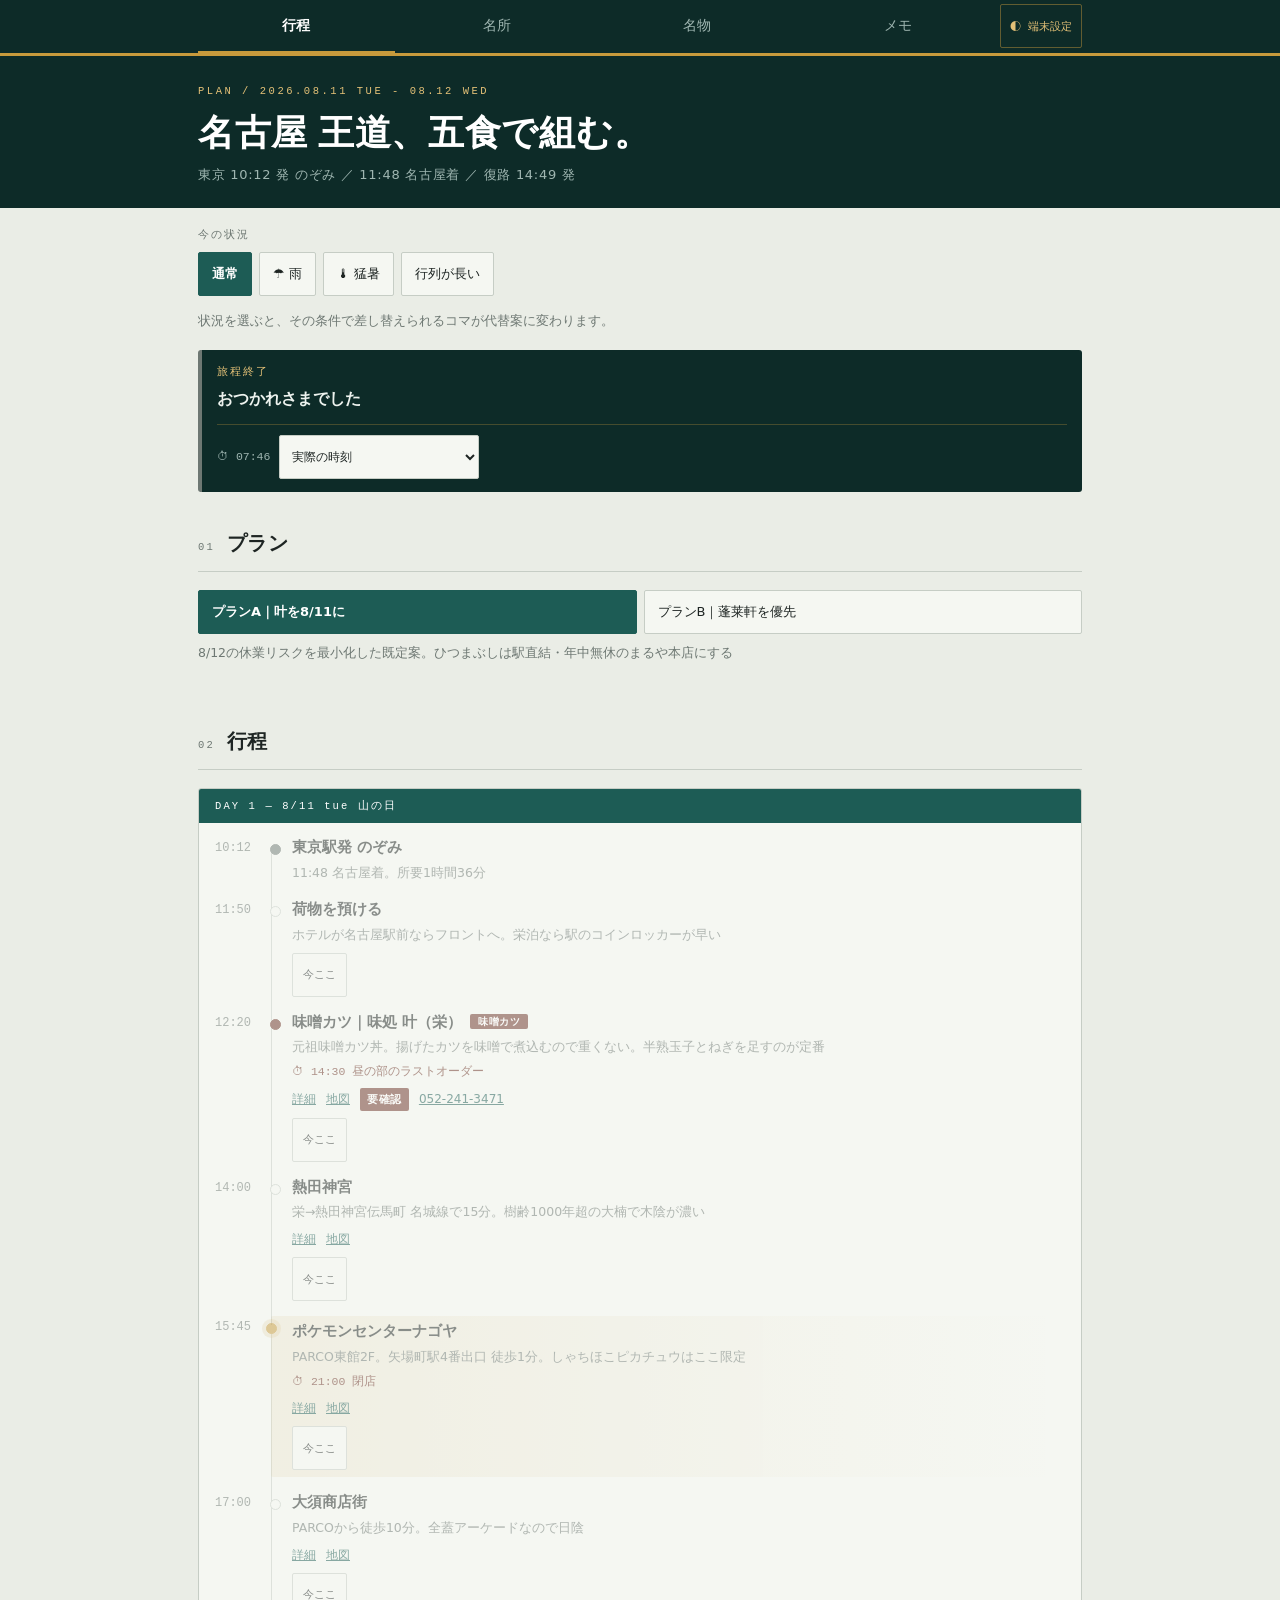
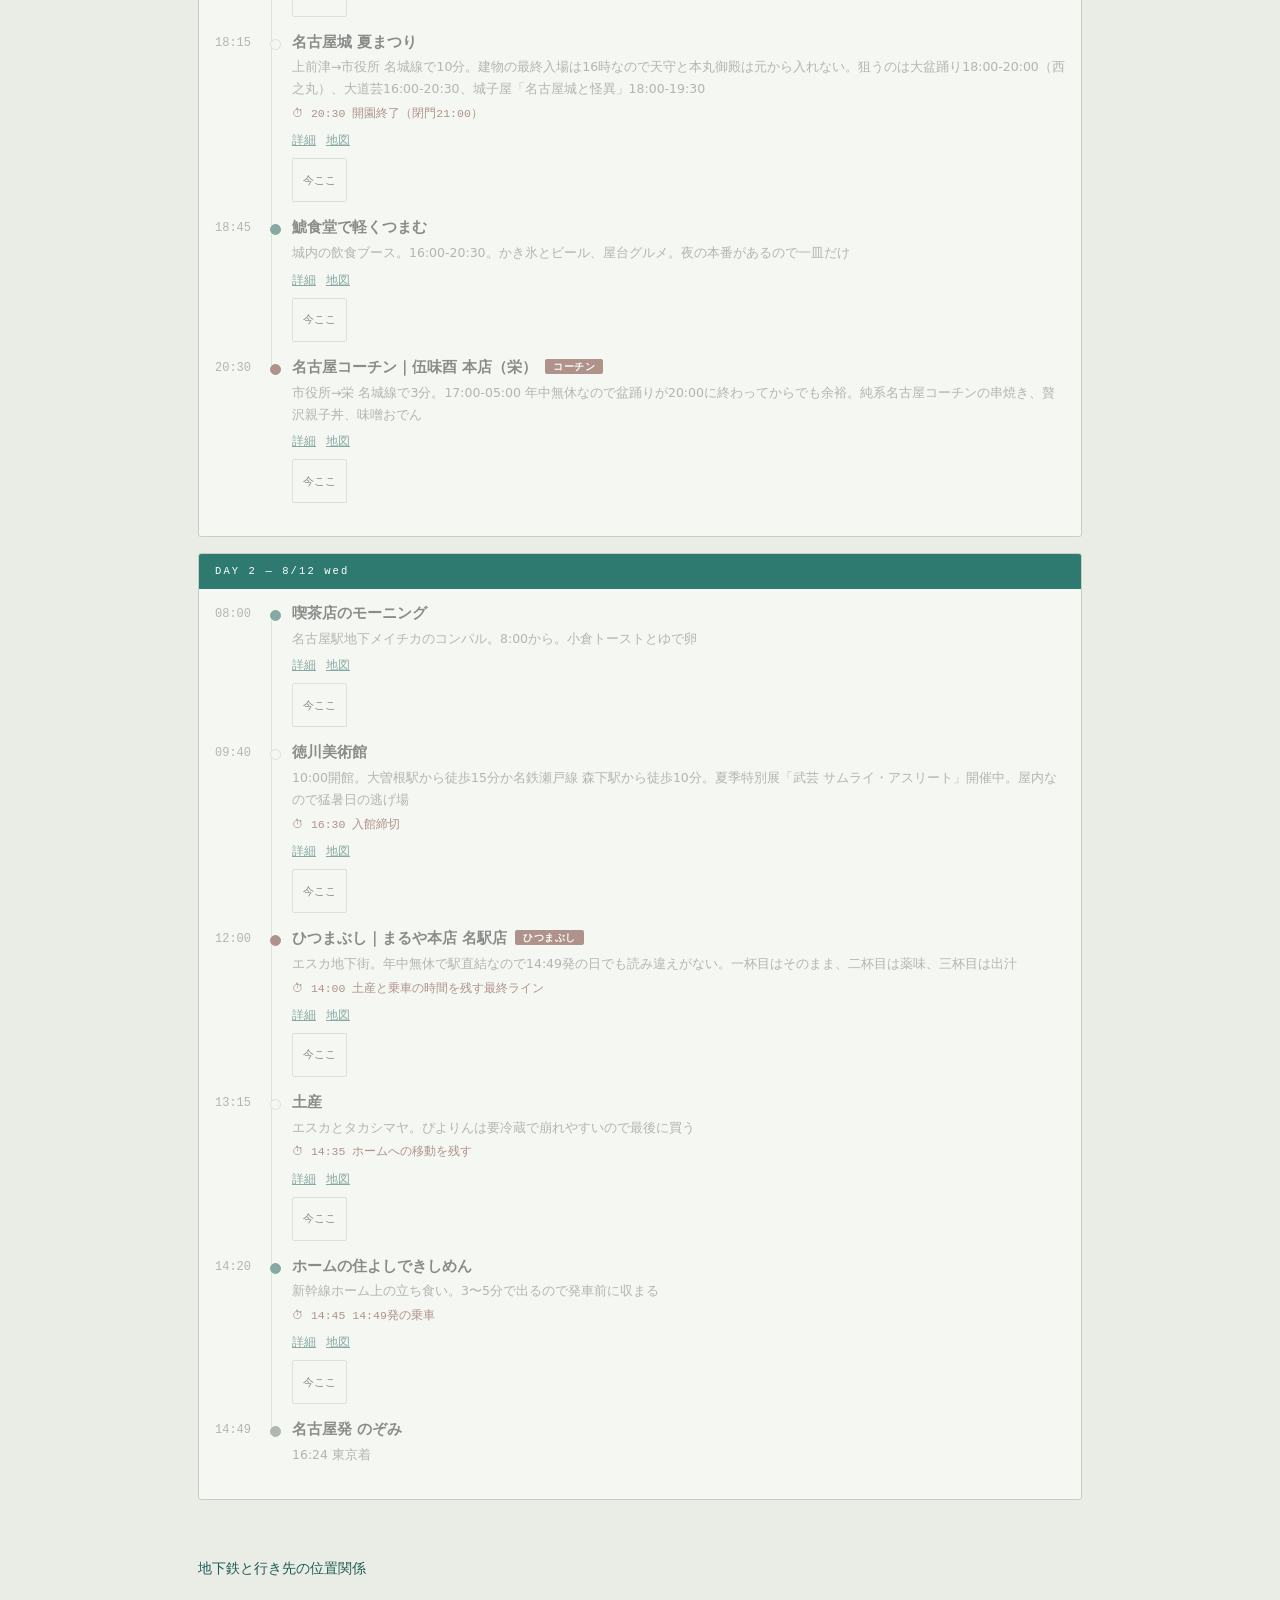
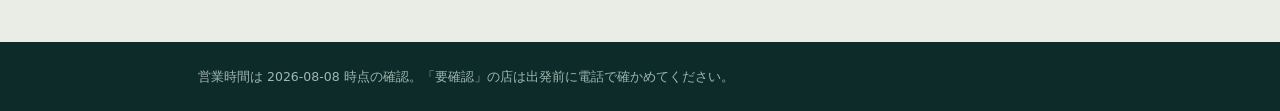
==== index.html @ 274f1412 "feat: 自前SVGの地下鉄マップを追加 地理的な正確さは捨て、路線図としての位置関係を優先した模式図にする。 色は路線のブランドカラーとしてリテラルの16進を使うが、駅名・背景・枠は CSS変数を" ====
<!DOCTYPE html>
<html lang="ja">
<head>
<meta charset="utf-8">
<meta name="viewport" content="width=device-width, initial-scale=1">
<title>行程｜名古屋 王道 2026.8.11-12</title>
<meta name="theme-color" content="#0D2B28">
<link rel="manifest" href="manifest.webmanifest">
<link rel="stylesheet" href="assets/style.css">
</head>
<body>
<header data-nav></header>
<main data-page="itinerary">
  <div class="page-head"><div class="wrap">
    <div class="eyebrow">plan / 2026.08.11 tue - 08.12 wed</div>
    <h1>名古屋 王道、五食で組む。
      <span class="sub">東京 10:12 発 のぞみ ／ 11:48 名古屋着 ／ 復路 14:49 発</span></h1>
  </div></div>
  <div class="wrap" id="itinerary-root"></div>
</main>
<footer><div class="wrap">
  営業時間は 2026-08-08 時点の確認。「要確認」の店は出発前に電話で確かめてください。
</div></footer>
<script src="assets/core.js"></script>
<script src="data/spots.data.js"></script>
<script src="data/trip.data.js"></script>
<script src="assets/subwaymap.js"></script>
<script src="assets/itinerary.js"></script>
<script src="assets/recovery.js"></script>
<script src="assets/situation.js"></script>
<script>NT.mountNav('index.html'); NT.renderItinerary();</script>
</body>
</html>
---- assets/style.css ----
:root{
  --rokusho:#1D5C55; --rokusho-deep:#0D2B28; --rokusho-mid:#2E7A70;
  --kin:#C79A3C; --kin-light:#E4C177; --miso:#6B3226;
  --paper:#EAEDE6; --paper-hi:#F5F7F2; --sumi:#1E2523;
  --gray:#6E7873; --rule:#C6CDC5;
  --bg:var(--paper); --card:var(--paper-hi); --fg:var(--sumi);
  --head-bg:var(--rokusho-deep); --head-fg:#EDF2EE; --head-sub:#9FB6B1;
  --accent:var(--rokusho); --shadow:0 1px 2px rgba(30,37,35,.06);
}
:root:not([data-theme="light"]){
  @media (prefers-color-scheme: dark){
    --bg:#121817; --card:#1A2220; --fg:#E4EAE7;
    --paper-hi:#1A2220; --sumi:#E4EAE7; --gray:#93A19C; --rule:#33403C;
    --rokusho:#4E9C91; --rokusho-mid:#5FAFA3; --kin:#D9B25E; --miso:#B8705C;
    --head-bg:#0B1413; --head-fg:#E4EAE7; --head-sub:#8FA8A3;
    --accent:#5FAFA3; --shadow:none;
  }
}
:root[data-theme="dark"]{
  --bg:#121817; --card:#1A2220; --fg:#E4EAE7;
  --paper-hi:#1A2220; --sumi:#E4EAE7; --gray:#93A19C; --rule:#33403C;
  --rokusho:#4E9C91; --rokusho-mid:#5FAFA3; --kin:#D9B25E; --miso:#B8705C;
  --head-bg:#0B1413; --head-fg:#E4EAE7; --head-sub:#8FA8A3;
  --accent:#5FAFA3; --shadow:none;
}

*{box-sizing:border-box}
/* サイト全体の最小タップ高さ。44px が本プロジェクトの下限。
   button/select/.btn/a.btn を一括で床上げしておき、後から追加される
   ボタン類も個別指定なしにこの下限を自動的に継承する。より詳細度の高い
   個別ルール（.btn.vis など）で意図的に小さくする場合は、そのルール側で
   必ず min-height:44px を明示すること（見た目は詰めても構わないが、
   タップ領域は詰めない）。 */
button,select,.btn,a.btn{min-height:44px}
html{-webkit-text-size-adjust:100%}
body{margin:0;background:var(--bg);color:var(--fg);
  font-family:"Zen Kaku Gothic New",system-ui,-apple-system,sans-serif;
  font-size:15px;line-height:1.75;overflow-x:hidden}
h1,h2,h3{font-family:"Shippori Mincho B1",serif;font-weight:700;letter-spacing:.02em;margin:0}
a{color:var(--accent)}
.wrap{max-width:920px;margin:0 auto;padding:0 18px}
.mono{font-family:"Space Mono",ui-monospace,monospace}

header[data-nav]{background:var(--head-bg);color:var(--head-fg);
  border-bottom:3px solid var(--kin);position:sticky;top:0;z-index:20}
.nav{max-width:920px;margin:0 auto;padding:0 18px;display:flex;align-items:center;gap:4px}
.nav a{flex:1;text-align:center;padding:13px 4px;color:var(--head-sub);
  text-decoration:none;font-size:14px;font-weight:500;
  border-bottom:2px solid transparent;min-height:44px}
.nav a.on{color:#fff;border-bottom-color:var(--kin);font-weight:700}
.theme-toggle{background:none;border:1px solid rgba(199,154,60,.45);color:var(--kin-light);
  font-size:11px;padding:7px 9px;border-radius:2px;cursor:pointer;
  font-family:"Space Mono",ui-monospace,monospace;white-space:nowrap;min-height:44px}

.page-head{background:var(--head-bg);color:var(--head-fg);padding:26px 0 24px}
.page-head .eyebrow{font-family:"Space Mono",ui-monospace,monospace;font-size:10.5px;
  letter-spacing:.24em;color:var(--kin-light);text-transform:uppercase;margin-bottom:10px}
.page-head h1{font-size:clamp(23px,6vw,36px);line-height:1.3;color:#fff}
.page-head .sub{display:block;font-size:13px;font-weight:400;color:var(--head-sub);margin-top:10px;
  font-family:"Zen Kaku Gothic New",system-ui,sans-serif}

section{padding:30px 0}
.sec-head{display:flex;align-items:baseline;gap:12px;margin-bottom:18px;
  border-bottom:1px solid var(--rule);padding-bottom:10px}
.sec-head h2{font-size:20px}
.sec-head .no{font-family:"Space Mono",ui-monospace,monospace;font-size:10.5px;
  letter-spacing:.2em;color:var(--gray)}

.card{background:var(--card);border:1px solid var(--rule);border-radius:3px;
  padding:15px 17px;margin-bottom:12px;box-shadow:var(--shadow)}
.badge{display:inline-block;font-size:10.5px;letter-spacing:.06em;font-weight:700;
  padding:2px 7px;border-radius:2px;vertical-align:1px;white-space:nowrap}
.badge.indoor{background:var(--rokusho);color:#fff}
.badge.shade{background:var(--rokusho-mid);color:#fff}
.badge.warn{background:var(--miso);color:#fff}
.badge.kin{background:var(--kin);color:#231A08}
.notice{font-size:12.5px;color:var(--gray);margin:8px 0 0}
.notice.warn{color:var(--miso);font-weight:500}

.btnrow{display:flex;flex-wrap:wrap;gap:7px;margin-bottom:14px}
.btn{background:var(--card);border:1px solid var(--rule);color:var(--fg);
  font-size:13px;padding:9px 13px;border-radius:2px;cursor:pointer;min-height:44px;
  font-family:inherit}
.btn.on{background:var(--rokusho);border-color:var(--rokusho);color:#fff;font-weight:700}
.btn:disabled{opacity:.5;cursor:default}

.table-scroll{overflow-x:auto;-webkit-overflow-scrolling:touch;
  border:1px solid var(--rule);border-radius:3px;background:var(--card)}
table{border-collapse:collapse;width:100%;min-width:560px;font-size:13px}
th,td{padding:11px 13px;text-align:left;border-bottom:1px solid var(--rule);vertical-align:top}
thead th{background:var(--rokusho-deep);color:#fff;
  font-family:"Shippori Mincho B1",serif;font-size:13.5px;position:sticky;top:0}
tbody th{font-weight:700;font-size:13px;white-space:nowrap;background:var(--paper-hi);
  position:sticky;left:0;z-index:1}

footer{background:var(--head-bg);color:var(--head-sub);padding:24px 0;font-size:12.5px;margin-top:20px}

@media (prefers-reduced-motion:no-preference){
  .card{animation:rise .35s ease both}
  @keyframes rise{from{opacity:0;transform:translateY(8px)}to{opacity:1;transform:none}}
}

.plan-switch-row{display:flex;flex-wrap:wrap;gap:7px;margin-bottom:8px}
.plan-switch-row .btn{flex:1 1 220px;text-align:left}

.day{background:var(--card);border:1px solid var(--rule);border-radius:3px;
  overflow:hidden;margin-bottom:16px}
.daybar{font-size:10.5px;letter-spacing:.2em;color:#fff;background:var(--rokusho);padding:8px 16px}
.daybar.d2{background:var(--rokusho-mid)}
.tl{list-style:none;margin:0;padding:14px 16px 18px}
.tl-item{display:grid;grid-template-columns:50px 1fr;gap:10px;position:relative;padding:0 0 15px}
.tl-item::before{content:"";position:absolute;left:56px;top:9px;width:1px;height:100%;background:var(--rule)}
.tl-item:last-child::before{display:none}
.tl-time{font-size:12px;color:var(--gray);padding-top:1px}
.tl-body{position:relative;padding-left:17px}
.tl-body::before{content:"";position:absolute;left:-5px;top:7px;width:9px;height:9px;
  border-radius:50%;background:var(--card);border:1.5px solid var(--rule);z-index:1}
.tl-body strong{display:block;font-size:14.5px;line-height:1.5}
.tl-note{display:block;font-size:12.5px;color:var(--gray);margin-top:3px}
.tl-deadline{display:block;font-size:11.5px;color:var(--miso);margin-top:4px}
.tl-links{display:flex;flex-wrap:wrap;gap:10px;align-items:center;margin-top:6px;font-size:12px}
.hero-tag{font-family:"Zen Kaku Gothic New",system-ui,sans-serif;font-size:10px;
  letter-spacing:.06em;color:#fff;background:var(--miso);padding:2px 8px;border-radius:2px;
  margin-left:8px;vertical-align:2px;font-weight:700;white-space:nowrap}
.k-meal .tl-body::before{background:var(--rokusho);border-color:var(--rokusho)}
.k-hero .tl-body::before{background:var(--miso);border-color:var(--miso)}
.k-move .tl-body::before{background:var(--gray);border-color:var(--gray)}
.k-poke .tl-body::before{background:var(--kin);border-color:var(--kin);
  box-shadow:0 0 0 4px rgba(199,154,60,.22)}
.k-poke .tl-body{background:linear-gradient(90deg,rgba(199,154,60,.16),rgba(199,154,60,0));
  margin-left:-4px;padding:5px 8px 7px 21px;border-radius:2px}

.now-bar{background:var(--head-bg);color:var(--head-fg);border-left:4px solid var(--gray);
  border-radius:3px;padding:13px 15px;margin:18px 0 4px}
.now-bar.active{border-left-color:var(--kin)}
.now-label{font-size:10.5px;letter-spacing:.2em;color:var(--kin-light)}
.now-title{font-size:16px;font-weight:700;margin-top:4px;font-family:"Shippori Mincho B1",serif}
.now-sub{font-size:12.5px;color:var(--head-sub);margin-top:4px}
.now-jump{display:inline-block;font-size:12px;margin-top:8px;color:var(--kin-light)}
.clock-bar{display:flex;align-items:center;gap:9px;margin-top:11px;
  padding-top:10px;border-top:1px solid rgba(199,154,60,.3);font-size:11.5px;color:var(--head-sub)}
.clock-bar select{max-width:200px;font-size:12px;padding:6px 8px}
.tl-item.is-now .tl-body{outline:2px solid var(--kin);outline-offset:3px;border-radius:2px}
.tl-item.is-now .tl-body strong{color:var(--kin)}
.tl-item.is-past{opacity:.5}

.rec{background:var(--card);border:1px solid var(--miso);border-left:4px solid var(--miso);
  border-radius:3px;padding:13px 15px;margin:10px 0 4px}
.rec-head{font-weight:700;color:var(--miso);font-size:14px}
.rec-line{margin:7px 0 0;font-size:12.5px;color:var(--fg)}
.rec-line.ok{color:var(--rokusho);font-weight:700}
.rec-line.ng{color:var(--miso);font-weight:700}
.rec-cuts{margin:6px 0 0;padding-left:20px;font-size:12.5px}
.rec-cuts li{margin:2px 0}
.rec .btn{margin-top:11px;font-size:12px;padding:7px 11px;min-height:44px}
.btn.here{font-size:11px;padding:5px 10px;min-height:44px;margin-top:7px;
  display:inline-flex;align-items:center}

.rec-hint{margin:8px 2px 4px;font-size:11.5px;color:var(--gray)}

.sit{margin:18px 0 0}
.sit-label{font-size:11px;letter-spacing:.18em;color:var(--gray);margin-bottom:7px;
  font-family:"Space Mono",ui-monospace,monospace}
.tl-item.has-alt .tl-body{background:rgba(107,50,38,.07);margin-left:-4px;
  padding:6px 9px 8px 21px;border-radius:2px}
.tl-item.has-alt .tl-body::before{background:var(--miso);border-color:var(--miso)}
.alt-tag{font-family:"Zen Kaku Gothic New",system-ui,sans-serif;font-size:10px;
  color:#fff;background:var(--rokusho-mid);padding:2px 7px;border-radius:2px;
  margin-left:8px;vertical-align:2px;font-weight:700}
.tl-orig{display:block;font-size:11.5px;color:var(--gray);margin-top:5px;text-decoration:line-through}

/* カード = <details>。折りたたみ既定。summary が選ぶための材料、
   残りは開いたときだけの .spot-body-wrap に入る */
.card.spot{padding:0;margin-bottom:9px}
.spot > summary{cursor:pointer;padding:12px 17px;list-style:none;
  -webkit-tap-highlight-color:transparent}
.spot > summary::-webkit-details-marker{display:none}
.spot > summary::marker{content:''}
.spot-head{display:flex;align-items:center;gap:7px}
.spot-head .chev{flex:none;font-size:11px;line-height:1.55;color:var(--accent);
  transition:transform .15s ease}
.spot-head .chev::before{content:'▸'}
.spot[open] .chev{transform:rotate(90deg)}
.spot-head h3{flex:1;min-width:0;font-size:15.5px;line-height:1.35}
.spot-head h3 .badge{margin-left:6px}
.btn.vis{font-size:11px;padding:5px 9px;min-height:44px;white-space:nowrap;flex:none;
  display:inline-flex;align-items:center}
.spot.visited{border-left:4px solid var(--rokusho)}
.spot-summeta{display:flex;flex-wrap:wrap;gap:1px 0;margin:4px 0 0 18px;
  font-size:10.5px;line-height:1.4;color:var(--gray)}
.spot-summeta span{min-width:0}
.spot-summeta .sm-area{white-space:nowrap}
.spot-summeta span:not(:first-child)::before{content:'・ ';color:var(--rule)}
.spot-summeta .sm-dist{color:var(--accent);font-weight:700}
.spot-body-wrap{padding:0 17px 15px;border-top:1px solid var(--rule)}
.spot-body-wrap .spot-body{padding-top:2px}
.spot-meta{display:grid;grid-template-columns:52px 1fr;gap:2px 10px;margin:11px 0 0;font-size:12.5px}
.spot-meta dt{color:var(--gray)}
.spot-meta dd{margin:0}
.spot-body h4{font-family:"Shippori Mincho B1",serif;font-size:13px;color:var(--accent);
  margin:14px 0 4px}
.triv{margin:0;padding-left:19px;font-size:13px}
.triv li{margin:3px 0}
.triv.tips li{color:var(--miso)}

/* 名物カード = <details>。spot カードと同じ折りたたみパターンを踏襲する */
section.tight{padding-top:0}
.card.food{padding:0;margin-bottom:9px}
.food > summary{cursor:pointer;padding:12px 17px;list-style:none;
  -webkit-tap-highlight-color:transparent}
.food > summary::-webkit-details-marker{display:none}
.food > summary::marker{content:''}
.food[open] .chev{transform:rotate(90deg)}
.sm-cat{white-space:nowrap}
.food-price{font-size:11.5px;color:var(--gray);white-space:nowrap;flex:none}
.food-body h4{font-family:"Shippori Mincho B1",serif;font-size:13px;color:var(--accent);
  margin:14px 0 4px}
.food-what{margin:9px 0 0;font-size:13.5px;font-weight:500}
.food-why{margin:0;font-size:13px;color:var(--fg)}
.where{margin:0;padding-left:0;list-style:none;font-size:13px}
.where li{padding:8px 0;border-top:1px dotted var(--rule)}
.where li:first-child{border-top:none}
.where-meta{font-size:12px;color:var(--gray)}
.where-note{display:block;font-size:12px;color:var(--gray);margin-top:2px}

/* 制覇状況（Task 10）: 2つのリング + 五食一覧 + 全消去 */
.rings{display:flex;gap:22px;align-items:center;justify-content:center;margin-bottom:6px}
.ring-box{text-align:center}
.ring{width:72px;height:72px;display:block;margin:0 auto}
.ring-label{font-size:11px;color:var(--gray)}
.slots{list-style:none;margin:12px 0 16px;padding:0;font-size:13px}
.slots li{display:grid;grid-template-columns:64px 1fr 20px;gap:9px;align-items:baseline;
  padding:7px 0;border-top:1px dotted var(--rule)}
.slots li.done{color:var(--rokusho)}
.slot-when{font-size:11px;color:var(--gray)}
.slot-mark{color:var(--rokusho);font-weight:700;text-align:right}

/* 食べたトグル。spot-head の右端、chevron・名前と同じ行に収める。
   .btn.vis（spotlist.js の訪問済トグル）と同じ縮小パターンだが、
   min-height:44px は個別に明示して床上げを保つ */
.btn.eat{font-size:11px;padding:5px 9px;min-height:44px;white-space:nowrap;flex:none;
  display:inline-flex;align-items:center}
.food-price{font-size:11.5px;color:var(--gray);white-space:nowrap}

/* カードごとの記録欄（写真・メモ）。開いたときだけ触る操作なので本文側 */
.rec-box{display:flex;flex-wrap:wrap;gap:8px;align-items:center;
  margin-top:13px;padding-top:11px;border-top:1px solid var(--rule)}
.rec-file{display:none}
.rec-file-label{cursor:pointer;font-size:12.5px}
.rec-memo{flex:1 1 150px;min-width:120px;font-size:13px;padding:9px 10px;min-height:44px;
  background:var(--bg);color:var(--fg);border:1px solid var(--rule);border-radius:2px;
  font-family:inherit}
.rec-photo{width:100%;max-width:280px;border-radius:3px;margin-top:2px;display:block}

/* 土産の買い物リスト（Task 12）: カード = <details>。spot/food と同じ折りたたみ
   パターンだが、締切バッジ・数量・宛先・買った ボタンはすべて summary に置き、
   畳んだままでも操作できるようにする（駅で残り時間が少ないときの主用途に合わせた
   判断）。where/caution の説明文だけが開いたときの本文側。
   .om-qty/.om-who/.om-row .btn は min-height を明示しない（あるいは 44px を明示）。
   button,select,.btn には行頭の全体ルールで min-height:44px が効くため、ここで
   小さい値を上書きするとタップ領域が規定未満になる。 */
.card.om{padding:0;margin-bottom:9px}
.om > summary{cursor:pointer;padding:12px 17px;list-style:none;
  -webkit-tap-highlight-color:transparent}
.om > summary::-webkit-details-marker{display:none}
.om > summary::marker{content:''}
.om[open] .chev{transform:rotate(90deg)}
.om.done{opacity:.62;border-left:4px solid var(--rokusho)}
.om-row{display:flex;flex-wrap:wrap;gap:7px;align-items:center;margin-top:10px}
.om-dl{font-size:11px;color:var(--miso);white-space:nowrap;display:inline-flex;align-items:center}
.om-qty{width:64px;font-size:13px;padding:8px;min-height:44px;
  background:var(--bg);color:var(--fg);border:1px solid var(--rule);border-radius:2px;font-family:inherit}
.om-who{flex:1 1 110px;min-width:90px;font-size:13px;padding:8px 10px;min-height:44px;
  background:var(--bg);color:var(--fg);border:1px solid var(--rule);border-radius:2px;font-family:inherit}
.om-row .btn{font-size:11.5px;padding:6px 11px}

/* 実用メモページ: 営業判定マーク・電話番号 */
.mk{text-align:center;font-weight:700;white-space:nowrap}
.mk-ok{color:var(--rokusho)}
.mk-ng{color:var(--miso)}
.mk-q{color:var(--kin);font-size:11.5px}
.tel-line{display:block;font-size:11.5px;font-weight:400;margin-top:2px}
.tel-line a{white-space:nowrap}

/* 地下鉄マップ（Task 13）。.submap-wrap だけを overflow-x:auto にして、
   幅375pxの端末でも地図だけが横スクロールしページ本体は動かないようにする。
   色は路線のブランドカラーとしてリテラルの16進を使うが、駅名・背景・枠は
   CSS変数（--fg/--bg/--card/--kin）を参照するので夜モードでも読める。 */
.submap-wrap{background:var(--card);border:1px solid var(--rule);border-radius:3px;
  padding:12px;overflow-x:auto;-webkit-overflow-scrolling:touch}
.submap{width:100%;min-width:520px;height:auto;display:block}
.submap .pin{cursor:pointer}
/* ホバー・フォーカスで色を変えるのは見た目のピル（.pin-rect）だけ。
   タップ領域を広げるための透明な当たり判定（.pin-hit）まで塗ってしまうと
   ピンの周りに大きな塗り矩形が見えてしまうため、明示的に対象を分ける */
.submap .pin:hover .pin-rect,.submap .pin:focus .pin-rect{fill:var(--kin);stroke:var(--kin)}
.submap .pin:focus{outline:2px solid var(--accent);outline-offset:2px}
.submap-legend{display:flex;flex-wrap:wrap;gap:12px;margin-top:9px;font-size:11.5px;color:var(--gray)}
.submap-legend .lg{display:flex;align-items:center;gap:5px}
.submap-legend i{width:14px;height:4px;border-radius:2px;display:inline-block}
.map-det summary{cursor:pointer;font-size:13.5px;padding:11px 0;color:var(--accent);font-weight:500;
  min-height:44px;display:flex;align-items:center}
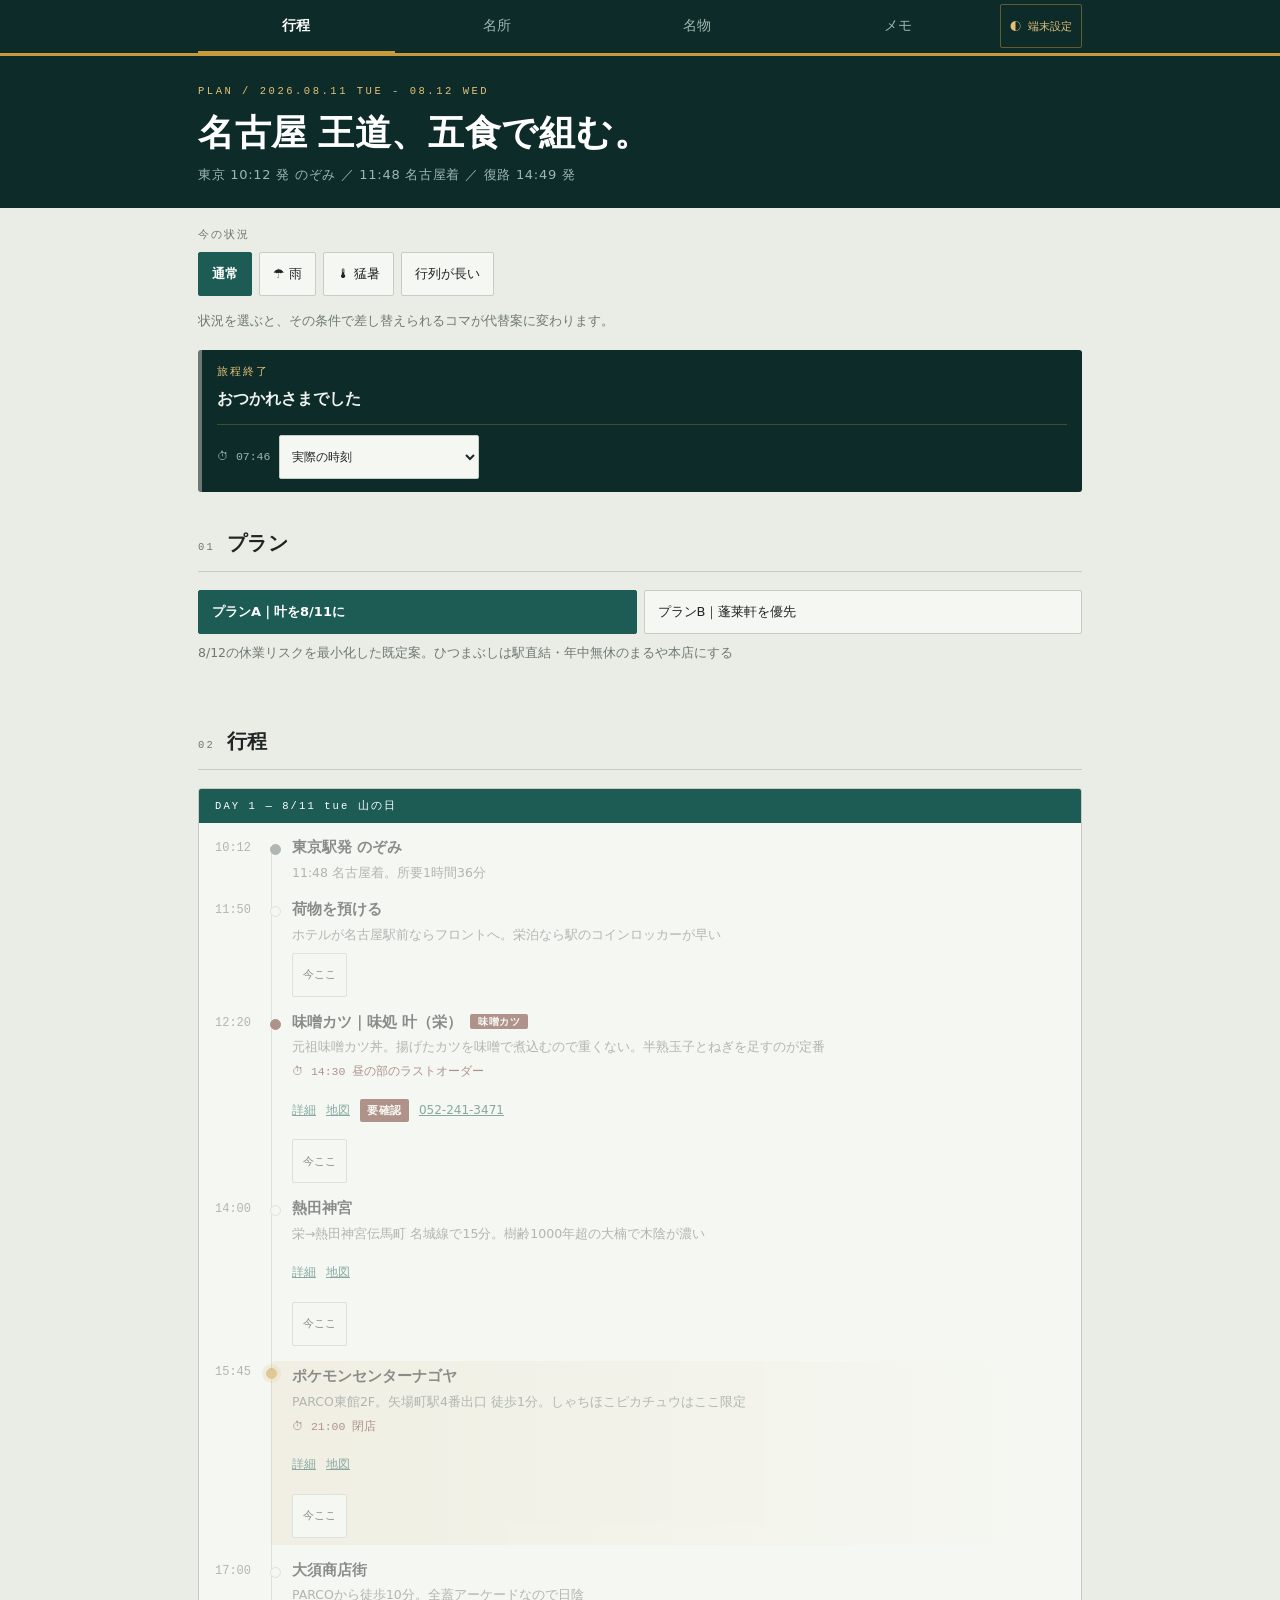
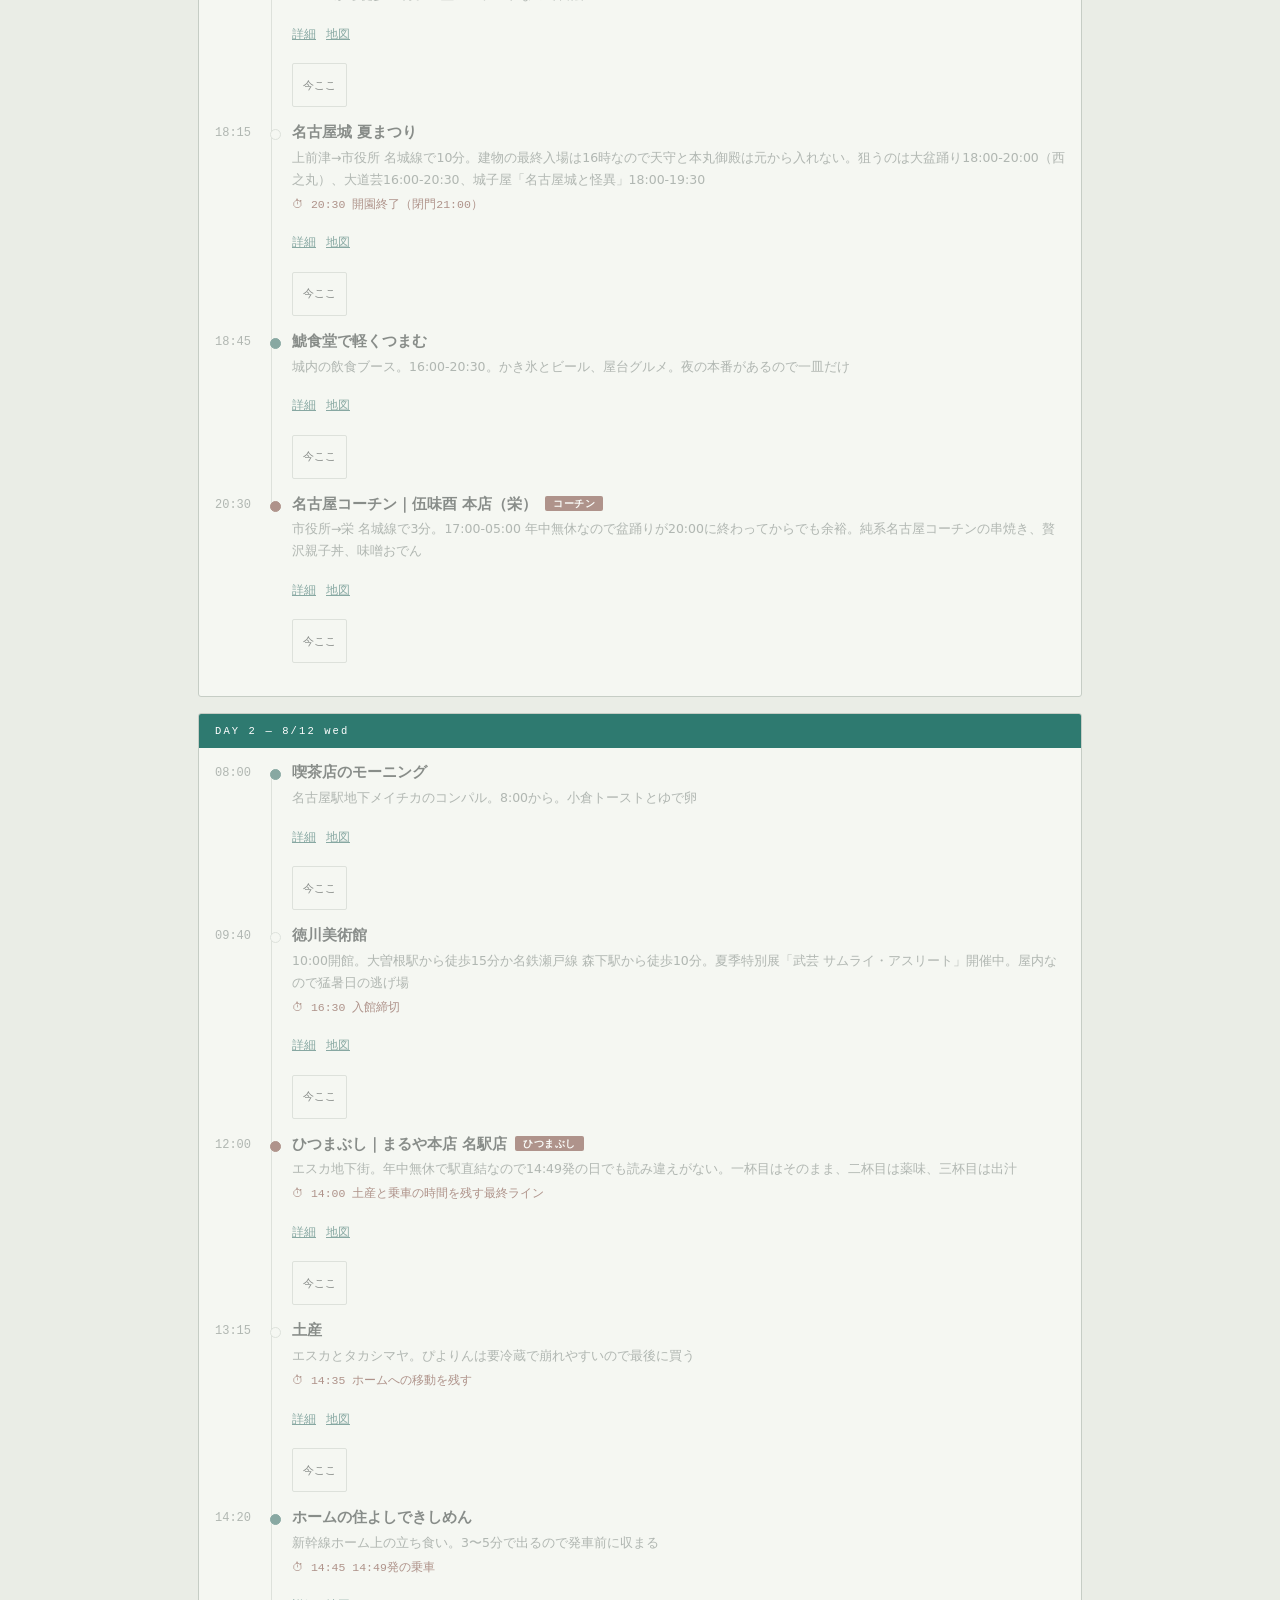
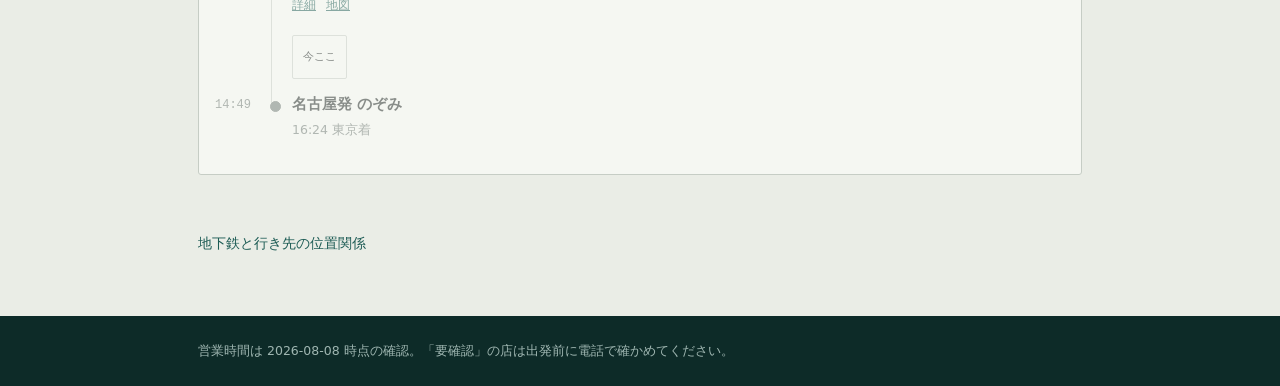
==== commit 05ac9a96: "fix: 通し確認で見つかった不具合を修正（sw.js フォールバック・印刷地下鉄マップ・favicon・タップ領域） - sw.js: オフライン時のフォールバックをナビゲーションだけに限定。   " ====
--- a/index.html
+++ b/index.html
@@ -6,6 +6,7 @@
 <title>行程｜名古屋 王道 2026.8.11-12</title>
 <meta name="theme-color" content="#0D2B28">
 <link rel="manifest" href="manifest.webmanifest">
+<link rel="icon" href="assets/icon.svg" type="image/svg+xml">
 <link rel="stylesheet" href="assets/style.css">
 </head>
 <body>
@@ -28,6 +29,16 @@
 <script src="assets/itinerary.js"></script>
 <script src="assets/recovery.js"></script>
 <script src="assets/situation.js"></script>
-<script>NT.mountNav('index.html'); NT.renderItinerary();</script>
+<script src="assets/swipe.js"></script>
+<script>
+  NT.mountNav('index.html');
+  NT.renderItinerary();
+  NT.initSwipe('index.html');
+</script>
+<script>
+  if ('serviceWorker' in navigator && location.protocol.indexOf('http') === 0) {
+    navigator.serviceWorker.register('sw.js').catch(function () {});
+  }
+</script>
 </body>
 </html>
--- a/assets/style.css
+++ b/assets/style.css
@@ -119,6 +119,10 @@
 .tl-note{display:block;font-size:12.5px;color:var(--gray);margin-top:3px}
 .tl-deadline{display:block;font-size:11.5px;color:var(--miso);margin-top:4px}
 .tl-links{display:flex;flex-wrap:wrap;gap:10px;align-items:center;margin-top:6px;font-size:12px}
+/* 詳細・地図・電話番号は「文中の参照リンク」ではなく、カード末尾に並ぶ独立した
+   操作リンク（.btn.here と同じ役割）。.btn.here に倣い、幅は詰めたまま
+   高さだけ44pxのタップ領域を確保する */
+.tl-links a{display:inline-flex;align-items:center;min-height:44px}
 .hero-tag{font-family:"Zen Kaku Gothic New",system-ui,sans-serif;font-size:10px;
   letter-spacing:.06em;color:#fff;background:var(--miso);padding:2px 8px;border-radius:2px;
   margin-left:8px;vertical-align:2px;font-weight:700;white-space:nowrap}
@@ -280,7 +284,7 @@
 .mk-ng{color:var(--miso)}
 .mk-q{color:var(--kin);font-size:11.5px}
 .tel-line{display:block;font-size:11.5px;font-weight:400;margin-top:2px}
-.tel-line a{white-space:nowrap}
+.tel-line a{white-space:nowrap;display:inline-flex;align-items:center;min-height:44px}
 
 /* 地下鉄マップ（Task 13）。.submap-wrap だけを overflow-x:auto にして、
    幅375pxの端末でも地図だけが横スクロールしページ本体は動かないようにする。
@@ -300,3 +304,148 @@
 .submap-legend i{width:14px;height:4px;border-radius:2px;display:inline-block}
 .map-det summary{cursor:pointer;font-size:13.5px;padding:11px 0;color:var(--accent);font-weight:500;
   min-height:44px;display:flex;align-items:center}
+
+/* 実用メモページの節 = <details>（Task 13）。ページが伸び続けるのを止めるため、
+   spot/food/om カードと同じ折りたたみパターンを節単位に適用する。
+   既定で開くのは 01（営業時間・定休日）だけ。開閉状態は tipspage.js の
+   openIds が再描画をまたいで保持する */
+.tips-det{padding:0;margin-bottom:12px}
+.tips-det>summary{cursor:pointer;padding:14px 17px;list-style:none;display:flex;
+  align-items:baseline;gap:9px;min-height:44px;-webkit-tap-highlight-color:transparent}
+.tips-det>summary::-webkit-details-marker{display:none}
+.tips-det>summary::marker{content:''}
+.tips-det .chev{flex:none;font-size:11px;line-height:1.55;color:var(--accent);
+  transition:transform .15s ease}
+.tips-det .chev::before{content:'▸'}
+.tips-det[open] .chev{transform:rotate(90deg)}
+.tips-det summary .no{font-family:"Space Mono",ui-monospace,monospace;font-size:10.5px;
+  letter-spacing:.2em;color:var(--gray);flex:none}
+.tips-det summary h2{font-size:16.5px}
+.tips-body-wrap{padding:0 17px 18px;border-top:1px solid var(--rule)}
+.tips-body-wrap>*:first-child{margin-top:15px}
+
+/* 豆知識ガチャ（Task 14）: 引いたカードは金枠で強調する。名所ページの
+   先頭に来るため section 内 .card として既存の余白ルールに乗る */
+.gacha-card{border:1px solid var(--kin);border-radius:3px;padding:14px 15px;
+  background:linear-gradient(160deg,rgba(199,154,60,.14),rgba(199,154,60,0));margin-bottom:11px}
+.gacha-no{font-size:10.5px;letter-spacing:.2em;color:var(--gray);margin-bottom:6px}
+.gacha-text{margin:7px 0 0;font-size:13.5px;line-height:1.8}
+.gacha-bar{height:5px;background:var(--rule);border-radius:3px;overflow:hidden;margin-top:4px}
+.gacha-fill{height:100%;background:var(--kin);transition:width .3s ease}
+@media (prefers-reduced-motion:reduce){.gacha-fill{transition:none}}
+
+/* QRコード（Task 15）: 夜モードでも白地に黒のまま固定する。読み取り機が
+   反転を扱えないことがあるため、テーマの色変数を使わず #fff/#000 で描く */
+.qr-card canvas{display:block;margin:11px auto 0;border:1px solid var(--rule);background:#fff}
+.qr-url{font-size:11px;color:var(--gray);word-break:break-all;text-align:center;margin:9px 0 0}
+
+/* 旅サマリー画像（Task 16）: キャンバス自体は固定配色（テーマ非追従）で
+   summary.js が描く。ここは表示サイズと枠線だけをテーマの --rule に合わせる。 */
+.sum-card canvas{display:block;width:100%;max-width:360px;height:auto;margin:11px auto;
+  border:1px solid var(--rule);border-radius:3px}
+
+/* 印刷レイアウト（Task 18）: 電池切れの保険。行程と営業時間表を紙に落とす。
+   操作するものは紙の上では押せないため全て消す。 */
+@media print{
+  /* 紙では操作できないものを消す */
+  header[data-nav], .theme-toggle, .btnrow, .plan-switch-row, .sit,
+  .now-jump, .clock-bar, .btn, .rec-box, .om-row .btn, .gacha, .qr-card,
+  .sum-card, .rec .btn, .btn.here, .btn.vis{ display:none !important; }
+
+  /* 土産の個数・宛先入力も操作物なので消す（.om-row .btn だけでは
+     input 2つ（.om-qty/.om-who）が残ってしまうため、明示的に加える） */
+  .om-qty, .om-who{ display:none !important; }
+
+  /* 紙は白地。色は最小限に落とす。
+     カスタムプロパティに !important を付ける: :root:not([data-theme="light"])
+     （夜モード自動判定）と :root[data-theme="dark"]（夜モード固定）は、
+     どちらも :root 単体より詳細度が高い（:not()/[data-theme] の分だけ
+     クラス相当のセレクタが1つ多い）。!important なしだと印刷側のこの :root が
+     負けて、夜モードの色のまま印刷されてしまう（実機描画で確認済みの不具合）。 */
+  :root{ --bg:#fff !important; --card:#fff !important; --fg:#000 !important;
+         --gray:#555 !important; --rule:#bbb !important; --head-bg:#fff !important;
+         --head-fg:#000 !important; --head-sub:#555 !important; --shadow:none !important;
+         /* 表の1列目（tbody th、店名など）だけは --card ではなく --paper-hi を
+            直接参照している。--card だけ白くしても --paper-hi が夜モードの
+            暗い値のまま残ると、その列だけ黒地に見える（実機描画で確認した不具合）。 */
+         --paper-hi:#fff !important; }
+  body{ font-size:10.5pt; line-height:1.55; background:#fff; color:#000; }
+  .wrap{ max-width:none; padding:0; }
+  /* section・day は break-inside:avoid にしない。行程の「02 行程」節は
+     DAY1・DAY2 の2箱をまるごと1つの <section> に収めており（itinerary.js）、
+     DAY1だけで8コマある。section や day 単位で break-inside:avoid を掛けると、
+     1ページに収まりきらない箱を丸ごと次ページへ送ろうとして手前のページに
+     大きな空白ができ、かえってページ数が増える（実機PDF生成で確認した）。
+     割ってはいけない最小単位は1コマ（.tl-item）なので、そちらだけ避ける。 */
+  section{ padding:6pt 0; }
+  .card{ break-inside:avoid; box-shadow:none; border:1px solid #bbb; }
+  .day{ box-shadow:none; border:1px solid #bbb; }
+  .page-head{ padding:0 0 5pt; border-bottom:2pt solid #000; }
+  .page-head h1{ font-size:15pt; color:#000; }
+  .page-head .sub{ display:block; margin-top:3pt; }
+  .page-head .eyebrow, .page-head .sub{ color:#333; }
+  .daybar{ background:#eee !important; color:#000 !important; border-bottom:1px solid #bbb; }
+  thead th{ background:#eee !important; color:#000 !important; }
+  footer{ background:none; color:#333; border-top:1px solid #bbb; }
+
+  /* index.html は行程2日分をA4 2ページ以内に収める要件があるため、
+     カードの余白を画面表示より詰める（情報量はそのまま、行間・余白だけ削る）。 */
+  .sec-head{ margin-bottom:6pt; padding-bottom:4pt; }
+  .card{ margin-bottom:6pt; }
+  .day{ margin-bottom:8pt; }
+
+  /* 画面では横スクロールする箱を、紙では全部出す */
+  .table-scroll{ overflow:visible; border:none; }
+  table{ min-width:0; font-size:9pt; }
+  th,td{ padding:4pt 6pt; }
+
+  /* <details> は既定で閉じているカード・節がある（名所・名物・土産カードは
+     すべて既定で閉じ、実用メモの節も 01 以外は既定で閉じている）。
+     画面ではタップで開くが、紙の上では開閉操作ができないため、
+     開閉状態にかかわらず本文（*-body-wrap）を強制的に表示する。
+     これをしないと、営業時間表（01は既定で開くので影響しないが）や
+     移動早見表（02、既定で閉じている）・名所名物カードの本文が
+     印刷から丸ごと消えてしまう。
+
+     加えて、新しいChrome（details/summaryのアニメーション対応、M131+）は
+     閉じた <details> の中身を ::details-content という内部の疑似要素に収め、
+     content-visibility:hidden と block-size:0 で畳む。.spot-body-wrap 側を
+     display:block にしても、その外側の ::details-content がゼロ高さのままだと
+     結局何も印刷されない（実機描画で確認した不具合）。疑似要素側も
+     明示的に開いた状態相当へ戻す必要がある。 */
+  .spot-body-wrap, .tips-body-wrap{ display:block !important; }
+  details::details-content{
+    content-visibility:visible !important; block-size:auto !important; overflow:visible !important;
+  }
+
+  /* 地下鉄マップ（.map-det）は電池切れ時の紙の命綱なので、他の <details> と違って
+     画面と逆に紙では常に開いた状態で出す。.submap-wrap の強制表示は
+     .spot-body-wrap 等と同じ理由（古いブラウザは display:none で畳む）。
+     .submap の min-width:520px を画面のまま持ち込むと余白の少ないページ幅を
+     超えて右側が欠けるため、印刷時だけ幅を紙面に収まる値に落とす。 */
+  .map-det{ display:block !important; break-inside:avoid; margin:4pt 0 6pt; }
+  .map-det summary{ padding:0 0 3pt; min-height:0; color:#000; font-weight:600; }
+  .submap-wrap{ display:block !important; border:1px solid #bbb; padding:5pt; }
+  .submap{ width:210pt; min-width:0; height:auto; margin:0 auto; display:block; }
+  .submap-legend{ color:#333; margin-top:4pt; gap:7pt; font-size:9pt; }
+  .map-det .notice{ color:#333; margin-top:4pt; font-size:8.5pt; }
+
+  /* 行程は詰める */
+  .tl{ padding:6pt 8pt; }
+  .tl-item{ padding-bottom:4pt; break-inside:avoid; }
+  .tl-note{ font-size:9pt; }
+  .now-bar{ border:1px solid #000; background:#fff !important; color:#000 !important;
+            margin:6pt 0 2pt; padding:6pt 8pt; }
+  .now-title{ color:#000; }
+  .rec{ border:1px solid #000; margin:4pt 0 2pt; padding:6pt 8pt; }
+
+  /* リンクの下線は残すがURLは展開しない。行程の可読性を優先する */
+  a{ color:#000; text-decoration:underline; }
+
+  /* 画面向けの44pxタップ領域（.tl-links a / .tel-line a）は紙では意味がなく、
+     そのまま持ち込むと行程の各コマ・営業時間表の各行が縦に伸びてページ数が
+     増える。印刷では詰めて戻す。 */
+  .tl-links a, .tel-line a{ display:inline; min-height:auto; }
+
+  @page{ size:A4; margin:12mm; }
+}
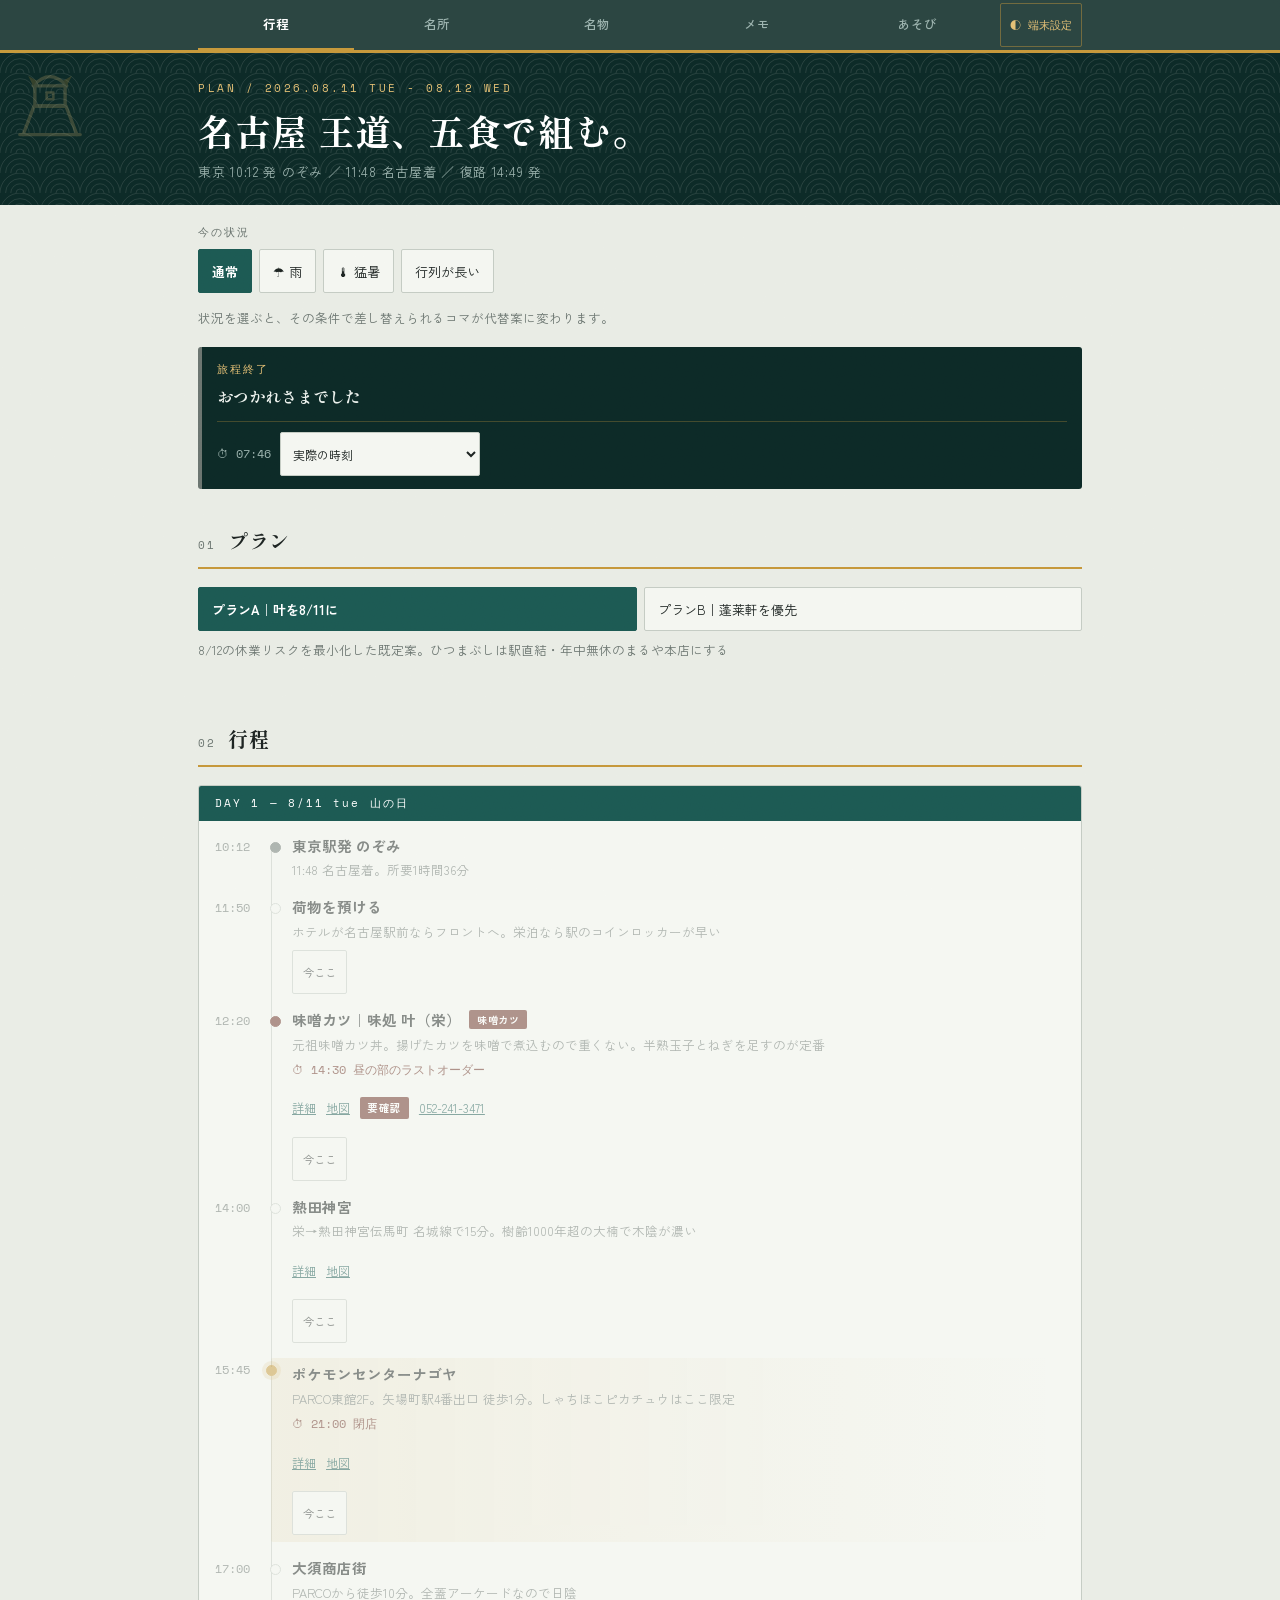
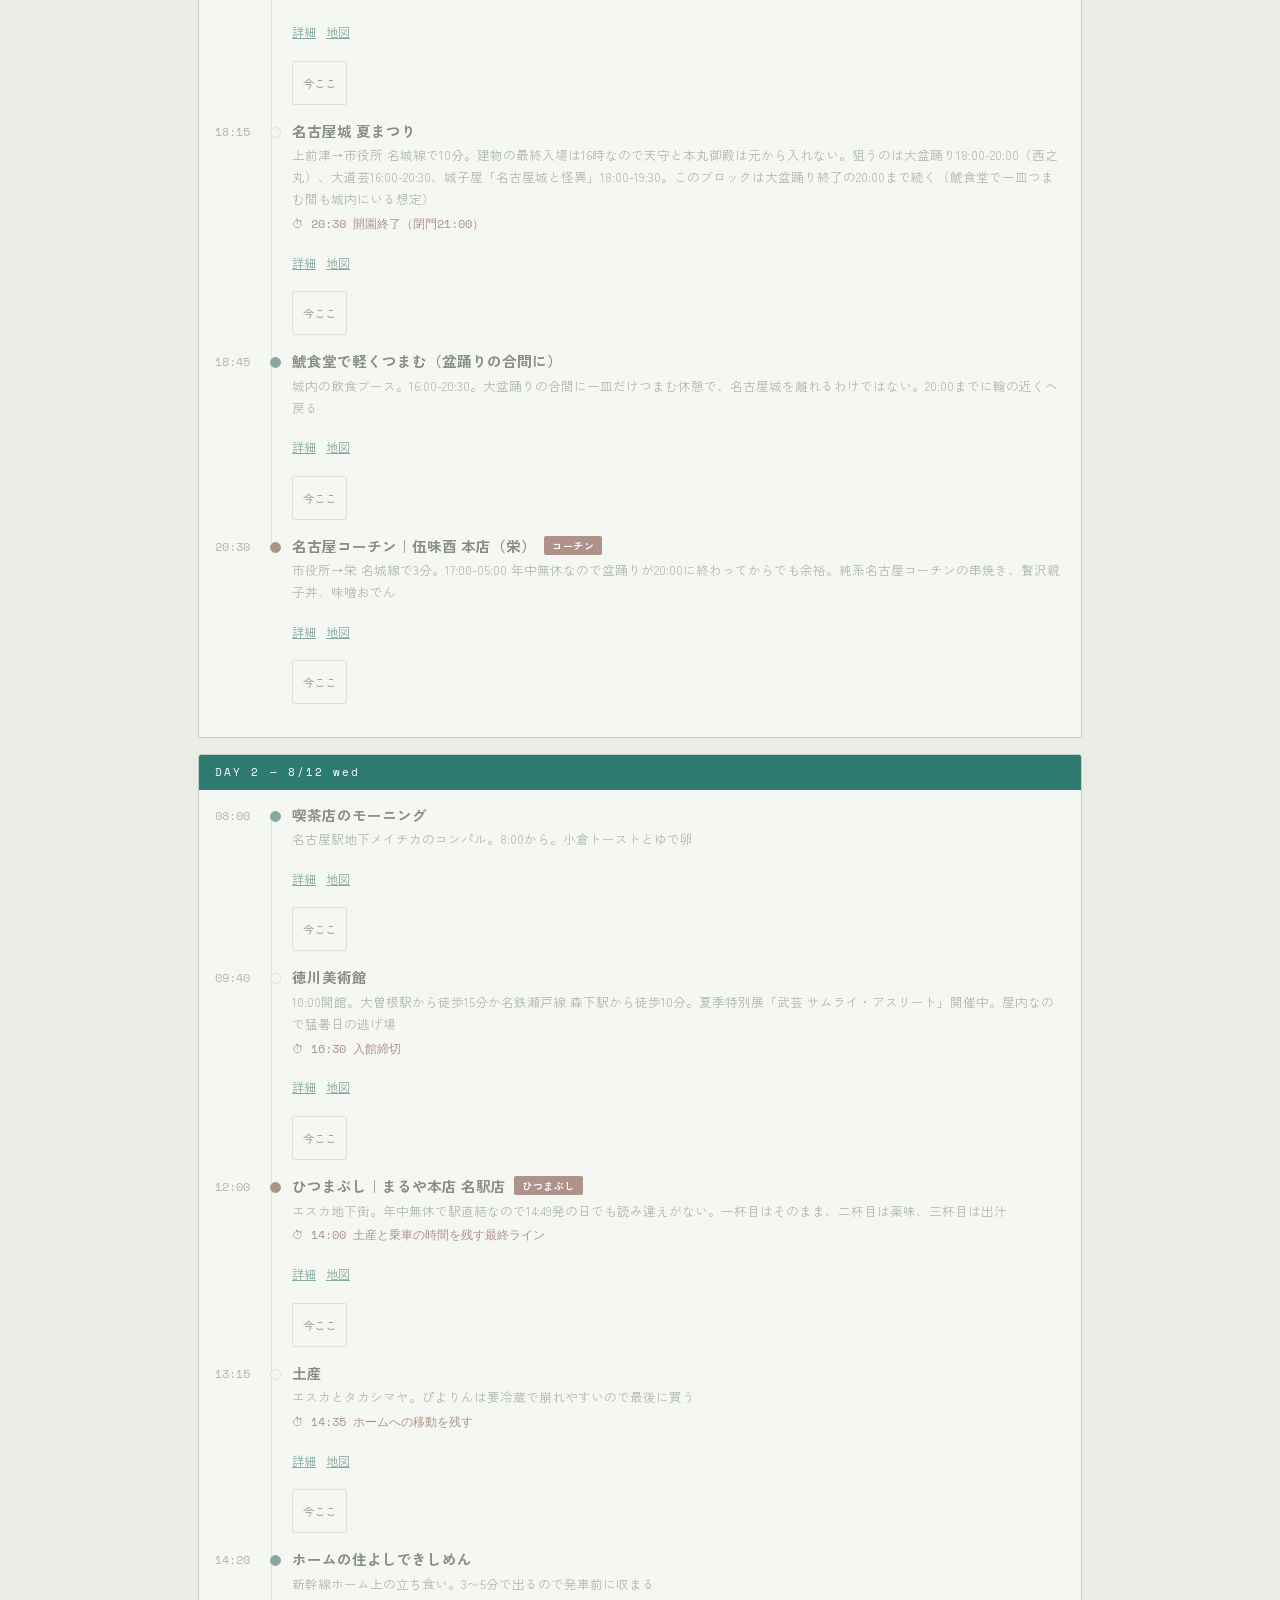
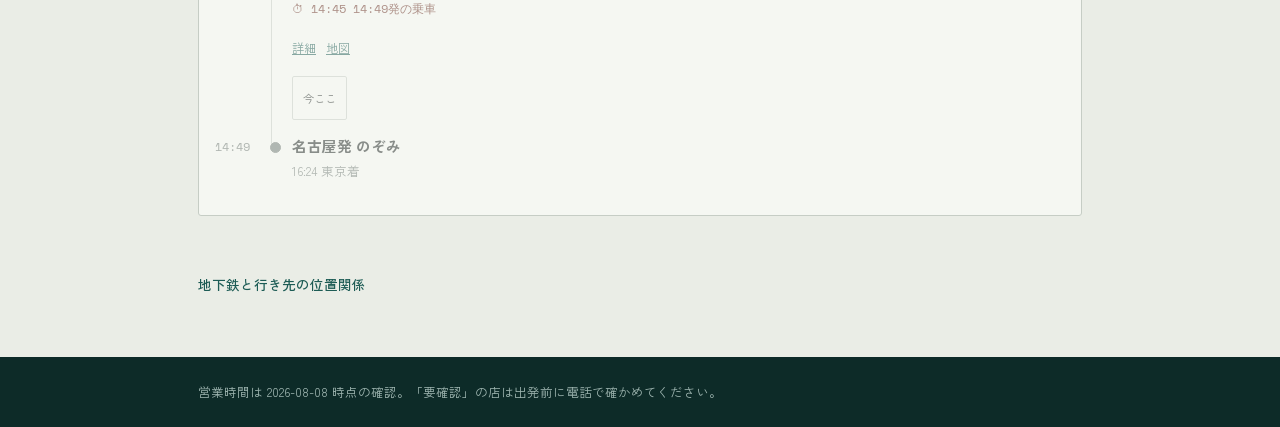
==== commit e8e4c5ad: "Restore intended typography and add a self-authored effects layer (assets/fx.js) Loads Shippori Minc" ====
--- a/index.html
+++ b/index.html
@@ -5,6 +5,12 @@
 <meta name="viewport" content="width=device-width, initial-scale=1">
 <title>行程｜名古屋 王道 2026.8.11-12</title>
 <meta name="theme-color" content="#0D2B28">
+<!-- Webフォント（Task 28）。preconnectで接続を先出しし、display=swapで
+     読み込み中も既存のフォールバック体で表示を止めない。オフライン・失敗時は
+     assets/style.css の --font-* に積んだシステムフォント列へ即座に落ちる。 -->
+<link rel="preconnect" href="https://fonts.googleapis.com">
+<link rel="preconnect" href="https://fonts.gstatic.com" crossorigin>
+<link rel="stylesheet" href="https://fonts.googleapis.com/css2?family=Shippori+Mincho+B1:wght@700&family=Zen+Kaku+Gothic+New:wght@400;500;700&family=Space+Mono:wght@400;700&display=swap">
 <link rel="manifest" href="manifest.webmanifest">
 <link rel="icon" href="assets/icon.svg" type="image/svg+xml">
 <link rel="stylesheet" href="assets/style.css">
@@ -23,6 +29,7 @@
   営業時間は 2026-08-08 時点の確認。「要確認」の店は出発前に電話で確かめてください。
 </div></footer>
 <script src="assets/core.js"></script>
+<script src="assets/art.js"></script>
 <script src="data/spots.data.js"></script>
 <script src="data/trip.data.js"></script>
 <script src="assets/subwaymap.js"></script>
@@ -30,10 +37,12 @@
 <script src="assets/recovery.js"></script>
 <script src="assets/situation.js"></script>
 <script src="assets/swipe.js"></script>
+<script src="assets/fx.js"></script>
 <script>
   NT.mountNav('index.html');
   NT.renderItinerary();
   NT.initSwipe('index.html');
+  NT.fx.init();
 </script>
 <script>
   if ('serviceWorker' in navigator && location.protocol.indexOf('http') === 0) {
--- a/assets/style.css
+++ b/assets/style.css
@@ -6,6 +6,15 @@
   --bg:var(--paper); --card:var(--paper-hi); --fg:var(--sumi);
   --head-bg:var(--rokusho-deep); --head-fg:#EDF2EE; --head-sub:#9FB6B1;
   --accent:var(--rokusho); --shadow:0 1px 2px rgba(30,37,35,.06);
+  --shadow-card:0 1px 2px rgba(30,37,35,.07),0 6px 16px rgba(30,37,35,.06);
+  /* Webフォント（Task 28）。<link rel="preconnect">＋display=swapで各ページの
+     <head>から読み込む。オフライン・読み込み失敗時はこのフォールバック列で
+     即座に代替される。使用ウェイトは実際にCSSが使う分だけ:
+     Shippori Mincho B1=700のみ / Zen Kaku Gothic New=400,500,700 / Space Mono=400,700 */
+  --font-serif:"Shippori Mincho B1","Hiragino Mincho ProN","Yu Mincho","Noto Serif JP",serif;
+  --font-sans:"Zen Kaku Gothic New","Hiragino Kaku Gothic ProN","Yu Gothic Medium",
+    "Meiryo",system-ui,-apple-system,sans-serif;
+  --font-mono:"Space Mono","SF Mono",ui-monospace,Menlo,Consolas,monospace;
 }
 :root:not([data-theme="light"]){
   @media (prefers-color-scheme: dark){
@@ -14,6 +23,9 @@
     --rokusho:#4E9C91; --rokusho-mid:#5FAFA3; --kin:#D9B25E; --miso:#B8705C;
     --head-bg:#0B1413; --head-fg:#E4EAE7; --head-sub:#8FA8A3;
     --accent:#5FAFA3; --shadow:none;
+    /* 暗い背景では黒い影は見えないので「材質感」は上端のハイライト線+
+       広く柔らかい黒の沈み込みで表現する（Task 28） */
+    --shadow-card:0 1px 0 rgba(255,255,255,.05) inset,0 8px 20px rgba(0,0,0,.38);
   }
 }
 :root[data-theme="dark"]{
@@ -22,6 +34,34 @@
   --rokusho:#4E9C91; --rokusho-mid:#5FAFA3; --kin:#D9B25E; --miso:#B8705C;
   --head-bg:#0B1413; --head-fg:#E4EAE7; --head-sub:#8FA8A3;
   --accent:#5FAFA3; --shadow:none;
+  --shadow-card:0 1px 0 rgba(255,255,255,.05) inset,0 8px 20px rgba(0,0,0,.38);
+}
+
+/* カテゴリ色トークン（Task 27: 作品ライブラリ）。spots.data.js の category /
+   foods.data.js の cat に出てくる14分類ぶん。既存の3系統から派生させて
+   統一感を保つ: 六浄緑=文化・自然、金=商業、味噌=食事。
+   すべて light/dark 両方で --bg と --card の両方に対して 4.5:1 以上の
+   コントラストを確保している（文字にも小さなグリフにも使える基準で統一）。
+   計算根拠は task-27-report.md に一覧で記載。 */
+:root{
+  --cat-shrine:#287763; --cat-castle:#25766b; --cat-museum:#30737e; --cat-park:#317752;
+  --cat-shopping:#7f6822; --cat-shotengai:#975e26; --cat-mall:#736c21; --cat-miyage:#ab5028;
+  --cat-meal:#ac4f3c; --cat-snack:#b5454e; --cat-yatai:#a0582e; --cat-yataigai:#b83d66;
+  --cat-kissa:#8d623c; --cat-kanmi:#b74054;
+}
+:root:not([data-theme="light"]){
+  @media (prefers-color-scheme: dark){
+    --cat-shrine:#339980; --cat-castle:#319b8d; --cat-museum:#3d94a1; --cat-park:#3e9868;
+    --cat-shopping:#a1842b; --cat-shotengai:#be772f; --cat-mall:#9e952e; --cat-miyage:#d26b3f;
+    --cat-meal:#c7705f; --cat-snack:#c86d75; --cat-yatai:#c7713f; --cat-yataigai:#cc6688;
+    --cat-kissa:#b37c4d; --cat-kanmi:#cb6a7a;
+  }
+}
+:root[data-theme="dark"]{
+  --cat-shrine:#339980; --cat-castle:#319b8d; --cat-museum:#3d94a1; --cat-park:#3e9868;
+  --cat-shopping:#a1842b; --cat-shotengai:#be772f; --cat-mall:#9e952e; --cat-miyage:#d26b3f;
+  --cat-meal:#c7705f; --cat-snack:#c86d75; --cat-yatai:#c7713f; --cat-yataigai:#cc6688;
+  --cat-kissa:#b37c4d; --cat-kanmi:#cb6a7a;
 }
 
 *{box-sizing:border-box}
@@ -33,41 +73,88 @@
    タップ領域は詰めない）。 */
 button,select,.btn,a.btn{min-height:44px}
 html{-webkit-text-size-adjust:100%}
-body{margin:0;background:var(--bg);color:var(--fg);
-  font-family:"Zen Kaku Gothic New",system-ui,-apple-system,sans-serif;
+body{margin:0;background:var(--bg);color:var(--fg);position:relative;
+  font-family:var(--font-sans);
   font-size:15px;line-height:1.75;overflow-x:hidden}
-h1,h2,h3{font-family:"Shippori Mincho B1",serif;font-weight:700;letter-spacing:.02em;margin:0}
+h1,h2,h3{font-family:var(--font-serif);font-weight:700;letter-spacing:.02em;margin:0}
 a{color:var(--accent)}
 .wrap{max-width:920px;margin:0 auto;padding:0 18px}
-.mono{font-family:"Space Mono",ui-monospace,monospace}
+.mono{font-family:var(--font-mono)}
 
 header[data-nav]{background:var(--head-bg);color:var(--head-fg);
   border-bottom:3px solid var(--kin);position:sticky;top:0;z-index:20}
+/* すりガラス（Task 28）。まず不透明な background を必ず定義し（未対応環境の
+   フォールバック）、その次に color-mix/backdrop-filter を重ねて上書きする。
+   どちらか片方でも未対応なブラウザは、無効な宣言だけが無視されて
+   直前の不透明な背景がそのまま残る（構文エラーで宣言全体が壊れる、
+   ということはCSSの仕様上起きない）。文字色は var(--head-fg) のまま
+   変えていないので、コントラストは半透明化の前後で変わらない
+   （報告書に実測値あり）。 */
+header[data-nav]{
+  background:color-mix(in srgb, var(--head-bg) 86%, transparent);
+  backdrop-filter:saturate(150%) blur(10px);
+  -webkit-backdrop-filter:saturate(150%) blur(10px);
+}
 .nav{max-width:920px;margin:0 auto;padding:0 18px;display:flex;align-items:center;gap:4px}
-.nav a{flex:1;text-align:center;padding:13px 4px;color:var(--head-sub);
-  text-decoration:none;font-size:14px;font-weight:500;
-  border-bottom:2px solid transparent;min-height:44px}
+.nav a{flex:1;text-align:center;padding:13px 2px;color:var(--head-sub);
+  text-decoration:none;font-size:12.5px;font-weight:500;white-space:nowrap;
+  border-bottom:2px solid transparent;min-height:44px;display:flex;align-items:center;justify-content:center}
 .nav a.on{color:#fff;border-bottom-color:var(--kin);font-weight:700}
 .theme-toggle{background:none;border:1px solid rgba(199,154,60,.45);color:var(--kin-light);
   font-size:11px;padding:7px 9px;border-radius:2px;cursor:pointer;
-  font-family:"Space Mono",ui-monospace,monospace;white-space:nowrap;min-height:44px}
-
-.page-head{background:var(--head-bg);color:var(--head-fg);padding:26px 0 24px}
-.page-head .eyebrow{font-family:"Space Mono",ui-monospace,monospace;font-size:10.5px;
+  font-family:var(--font-mono);white-space:nowrap;min-height:44px}
+
+/* ページヘッダー（Task 28）。--head-bg → --rokusho-deep のグラデーション。
+   --rokusho-deep はテーマで再定義されない定数（常に #0D2B28 の暗緑）なので、
+   昼夜どちらでも「暗いほうへ向かう」グラデーションになり、白文字のコントラストは
+   単色時より下がらない（実測値は報告書参照）。position:relative + z-index を
+   .page-head-content に与え、装飾層（.page-head-art）は常にその下に沈める。 */
+.page-head{background:linear-gradient(135deg,var(--head-bg) 0%,var(--rokusho-deep) 120%);
+  color:var(--head-fg);padding:26px 0 24px;position:relative;overflow:hidden}
+/* 右側に線画・金鯱ぶんの「読めない帯」を確保する（Task 28 実測で修正）。
+   最初の実装は right:-14px/bottom:-16px で右下に置いただけだったが、タイトルが
+   短いページ（実用メモ／あそび）はヘッダー自体の高さが低く、132px角の絵が
+   見出し・小見出しの文字を直接踏んで可読性を壊した（スクリーンショット実測で発見）。
+   タイトルの長さに関係なく絶対に文字が入ってこない縦の帯を padding-right で
+   text側に強制し、その帯の中だけで絵を動かす方式に直した。 */
+.page-head-content{position:relative;z-index:1}
+/* 帯はh1とsubにだけ付ける。eyebrow（PLAN / 2026.08.11 TUE - 08.12 WED）は
+   絵より上の行で衝突しないため帯を付けない方が読みやすい —
+   全部に一律で付けると短いeyebrowまで無駄に折り返してしまう不具合が
+   スクリーンショット実測で見つかった。 */
+.page-head .eyebrow{font-family:var(--font-mono);font-size:10.5px;
   letter-spacing:.24em;color:var(--kin-light);text-transform:uppercase;margin-bottom:10px}
-.page-head h1{font-size:clamp(23px,6vw,36px);line-height:1.3;color:#fff}
+.page-head h1{font-size:clamp(23px,6vw,36px);line-height:1.3;color:#fff;padding-right:82px}
 .page-head .sub{display:block;font-size:13px;font-weight:400;color:var(--head-sub);margin-top:10px;
-  font-family:"Zen Kaku Gothic New",system-ui,sans-serif}
+  font-family:var(--font-sans);padding-right:82px}
+
+/* ヘッダーの装飾層（Task 28, assets/fx.js が組み立てる）。名所の線画 or 金鯱 +
+   麻の葉/青海波の透かしパターン。z-index:0、テキストより後ろに固定し、
+   pointer-events:none で操作の邪魔をしない。 */
+.page-head-art{position:absolute;inset:0;z-index:0;pointer-events:none}
+.page-head-pattern{position:absolute;inset:0;background-repeat:repeat}
+.page-head-glyph{position:absolute;right:-8px;bottom:-6px;
+  color:var(--kin-light);line-height:0}
+/* 不透明度は低め（Task 28 実測で調整）。タイトルが短いページ（実用メモ／あそび）は
+   ヘッダー自体が低く、絵がeyebrow・h1のどこかと必ず少し重なる（帯で守れるのは
+   h1/sub止まり）。テキストは別レイヤーで絵の「上」に不透明で描かれるため
+   コントラスト自体は落ちないが、絵が濃いと重なった瞬間「事故っぽく」見える。
+   金鯱は塗り図形で線画より視覚的に重いぶん、さらに低くしてある。 */
+.page-head-glyph .nt-art-landmark{opacity:.22}
+.page-head-glyph .nt-art-kinshachi{opacity:.3}
+@media (max-width:360px){.page-head h1,.page-head .sub{padding-right:68px}}
 
 section{padding:30px 0}
 .sec-head{display:flex;align-items:baseline;gap:12px;margin-bottom:18px;
   border-bottom:1px solid var(--rule);padding-bottom:10px}
 .sec-head h2{font-size:20px}
-.sec-head .no{font-family:"Space Mono",ui-monospace,monospace;font-size:10.5px;
+.sec-head .no{font-family:var(--font-mono);font-size:10.5px;
   letter-spacing:.2em;color:var(--gray)}
 
-.card{background:var(--card);border:1px solid var(--rule);border-radius:3px;
-  padding:15px 17px;margin-bottom:12px;box-shadow:var(--shadow)}
+.card{background-color:var(--card);
+  background-image:linear-gradient(165deg,rgba(255,255,255,.05),rgba(255,255,255,0) 55%);
+  border:1px solid var(--rule);border-radius:3px;
+  padding:15px 17px;margin-bottom:12px;box-shadow:var(--shadow-card,var(--shadow))}
 .badge{display:inline-block;font-size:10.5px;letter-spacing:.06em;font-weight:700;
   padding:2px 7px;border-radius:2px;vertical-align:1px;white-space:nowrap}
 .badge.indoor{background:var(--rokusho);color:#fff}
@@ -89,16 +176,76 @@
 table{border-collapse:collapse;width:100%;min-width:560px;font-size:13px}
 th,td{padding:11px 13px;text-align:left;border-bottom:1px solid var(--rule);vertical-align:top}
 thead th{background:var(--rokusho-deep);color:#fff;
-  font-family:"Shippori Mincho B1",serif;font-size:13.5px;position:sticky;top:0}
+  font-family:var(--font-serif);font-size:13.5px;position:sticky;top:0}
 tbody th{font-weight:700;font-size:13px;white-space:nowrap;background:var(--paper-hi);
   position:sticky;left:0;z-index:1}
 
 footer{background:var(--head-bg);color:var(--head-sub);padding:24px 0;font-size:12.5px;margin-top:20px}
 
+/* ==========================================================================
+   演出層（Task 28, assets/fx.js が配線する）。
+   方針: 「隠す→見せる」の初期状態そのものを prefers-reduced-motion:no-preference
+   の中に閉じ込める。reduced-motion環境ではこのブロックが丸ごと無効になるため、
+   fx.js が1行も走らなくてもコンテンツは最初から完全な形で見える。
+   ========================================================================== */
 @media (prefers-reduced-motion:no-preference){
-  .card{animation:rise .35s ease both}
-  @keyframes rise{from{opacity:0;transform:translateY(8px)}to{opacity:1;transform:none}}
-}
+  /* ---- スクロール登場演出。transform/opacityのみ（レイアウトに触れない） ---- */
+  /* scale()は使わない: transformはgetBoundingClientRect()の返り値そのものを
+     縮めるため、演出が終わるまでの間カード内のボタン・入力欄が幾何学的に
+     44px未満へ縮んで測定されてしまう（実測して気づいた不具合）。translateYと
+     opacityだけにして、タップ領域のサイズはアニメーション中も常に本来のまま
+     保つ。 */
+  /* 継続時間・段差は短め（Task 28 実測で調整）。この演出は「初回スクロールで
+     発見する」瞬間だけでなく、このサイトのほぼ全操作（チェック・回答・
+     カードを開く等）が対象コンテナを root.textContent=''+再構築で丸ごと
+     作り直す設計のため、事実上「クリックのたびに再生される」。最初は
+     0.6s＋最大330msの段差にしていたが、「クイズをはじめる」を押すたびに
+     設問カードが最大930ms遅れて浮かび上がる、実機で触ると重く感じる遅延に
+     なっていた（実測して気づいた不具合）。0.6s→0.32s、段差の刻みも
+     55ms→16ms（最大112ms）へ縮め、初回スクロール発見時の「ふわっと」は
+     残しつつ、操作直後の反応はもたつかない範囲に収めた。 */
+  .nt-reveal{opacity:0;transform:translateY(14px);
+    transition:opacity .32s cubic-bezier(.22,.61,.36,1),transform .32s cubic-bezier(.22,.61,.36,1);
+    transition-delay:var(--nt-d,0ms)}
+  .nt-reveal.nt-in{opacity:1;transform:none}
+  .nt-reveal-tl{opacity:0;transform:translateX(-16px);
+    transition:opacity .3s ease,transform .3s cubic-bezier(.22,.61,.36,1);
+    transition-delay:var(--nt-d,0ms)}
+  .nt-reveal-tl.nt-in{opacity:1;transform:none}
+  .nt-reveal-wipe{opacity:0;transform:translateY(5px);position:relative;
+    transition:opacity .28s ease,transform .28s ease;transition-delay:var(--nt-d,0ms)}
+  .nt-reveal-wipe.nt-in{opacity:1;transform:none}
+  .nt-reveal-wipe::after{content:"";position:absolute;left:0;right:0;bottom:-1px;height:2px;
+    background:var(--kin);transform:scaleX(0);transform-origin:left;
+    transition:transform .32s ease .05s}
+  .nt-reveal-wipe.nt-in::after{transform:scaleX(1)}
+
+  /* ---- 金の光沢（見出し・金鯱）。transformのみのスイープ、mix-blend-modeで
+     文字色そのものは一切変えない（コントラストは常に元のまま） ---- */
+  .nt-shimmer{position:relative;overflow:hidden}
+  .nt-shimmer::after{content:"";position:absolute;inset:-25% -10%;
+    background:linear-gradient(75deg,transparent 42%,rgba(255,255,255,.5) 50%,transparent 58%);
+    mix-blend-mode:overlay;transform:translateX(-130%);pointer-events:none;
+    animation:nt-shimmer-sweep 6.5s ease-in-out infinite}
+  @keyframes nt-shimmer-sweep{
+    0%,55%{transform:translateX(-130%)}
+    78%{transform:translateX(130%)}
+    100%{transform:translateX(130%)}
+  }
+}
+/* reduced-motion でも .nt-shimmer::after 自体は存在し得るが、上のアニメーション定義が
+   no-preference の中にしかないため静止したまま。念のため位置も明示的に画面外へ固定する */
+.nt-shimmer::after{transform:translateX(-130%)}
+
+/* ---- 粒状のノイズオーバーレイ。1枚だけ、静止画（アニメーションしない＝コスト無し） ---- */
+.nt-grain{position:fixed;inset:0;z-index:1;opacity:.05;pointer-events:none;
+  background-repeat:repeat;mix-blend-mode:overlay}
+
+/* ---- 祝祭パーティクル（Task 28）。transform+opacityのみ、Web Animations APIで
+   駆動しコンポジタ層で動く。完了後にホストごとDOMから外れる（fx.js側） ---- */
+.nt-burst-host{position:fixed;left:0;top:0;width:0;height:0;z-index:60;pointer-events:none}
+.nt-burst-particle{position:absolute;border-radius:50%;transform:translate(-50%,-50%)}
+.nt-burst-particle.sq{border-radius:2px}
 
 .plan-switch-row{display:flex;flex-wrap:wrap;gap:7px;margin-bottom:8px}
 .plan-switch-row .btn{flex:1 1 220px;text-align:left}
@@ -123,7 +270,7 @@
    操作リンク（.btn.here と同じ役割）。.btn.here に倣い、幅は詰めたまま
    高さだけ44pxのタップ領域を確保する */
 .tl-links a{display:inline-flex;align-items:center;min-height:44px}
-.hero-tag{font-family:"Zen Kaku Gothic New",system-ui,sans-serif;font-size:10px;
+.hero-tag{font-family:var(--font-sans);font-size:10px;
   letter-spacing:.06em;color:#fff;background:var(--miso);padding:2px 8px;border-radius:2px;
   margin-left:8px;vertical-align:2px;font-weight:700;white-space:nowrap}
 .k-meal .tl-body::before{background:var(--rokusho);border-color:var(--rokusho)}
@@ -138,7 +285,7 @@
   border-radius:3px;padding:13px 15px;margin:18px 0 4px}
 .now-bar.active{border-left-color:var(--kin)}
 .now-label{font-size:10.5px;letter-spacing:.2em;color:var(--kin-light)}
-.now-title{font-size:16px;font-weight:700;margin-top:4px;font-family:"Shippori Mincho B1",serif}
+.now-title{font-size:16px;font-weight:700;margin-top:4px;font-family:var(--font-serif)}
 .now-sub{font-size:12.5px;color:var(--head-sub);margin-top:4px}
 .now-jump{display:inline-block;font-size:12px;margin-top:8px;color:var(--kin-light)}
 .clock-bar{display:flex;align-items:center;gap:9px;margin-top:11px;
@@ -164,11 +311,11 @@
 
 .sit{margin:18px 0 0}
 .sit-label{font-size:11px;letter-spacing:.18em;color:var(--gray);margin-bottom:7px;
-  font-family:"Space Mono",ui-monospace,monospace}
+  font-family:var(--font-mono)}
 .tl-item.has-alt .tl-body{background:rgba(107,50,38,.07);margin-left:-4px;
   padding:6px 9px 8px 21px;border-radius:2px}
 .tl-item.has-alt .tl-body::before{background:var(--miso);border-color:var(--miso)}
-.alt-tag{font-family:"Zen Kaku Gothic New",system-ui,sans-serif;font-size:10px;
+.alt-tag{font-family:var(--font-sans);font-size:10px;
   color:#fff;background:var(--rokusho-mid);padding:2px 7px;border-radius:2px;
   margin-left:8px;vertical-align:2px;font-weight:700}
 .tl-orig{display:block;font-size:11.5px;color:var(--gray);margin-top:5px;text-decoration:line-through}
@@ -201,11 +348,41 @@
 .spot-meta{display:grid;grid-template-columns:52px 1fr;gap:2px 10px;margin:11px 0 0;font-size:12.5px}
 .spot-meta dt{color:var(--gray)}
 .spot-meta dd{margin:0}
-.spot-body h4{font-family:"Shippori Mincho B1",serif;font-size:13px;color:var(--accent);
+.spot-body h4{font-family:var(--font-serif);font-size:13px;color:var(--accent);
   margin:14px 0 4px}
 .triv{margin:0;padding-left:19px;font-size:13px}
 .triv li{margin:3px 0}
 .triv.tips li{color:var(--miso)}
+
+/* highlight = 「ここだけは見る」。現地で時間がないとき最初に読ませたい1行なので、
+   金枠のカードで他の本文（dl/ul）より視覚的な重みを持たせる。豆知識ガチャの
+   .gacha-card と同系統の見せ方（金・グラデーション）をこの1カード用に流用する。 */
+.spot-highlight{border:1px solid var(--kin);border-radius:3px;
+  background:linear-gradient(160deg,rgba(199,154,60,.16),rgba(199,154,60,0));
+  padding:11px 13px;margin:12px 0 0}
+.spot-highlight-label{display:block;font-size:10.5px;letter-spacing:.14em;
+  color:var(--kin);font-weight:700;margin-bottom:4px}
+.spot-highlight-text{margin:0;font-size:13.5px;line-height:1.7;font-weight:500}
+
+/* route = 現地での回り方。3-6ステップの手順なので採番リストで見せる。
+   .triv（豆知識・注意の箇条書き）とは視覚的に区別するため、番号は円で囲み
+   縦の連結線を引いて「順番に歩く」動線であることを示す。 */
+.route{list-style:none;counter-reset:route;margin:0;padding:0;font-size:13px}
+.route li{counter-increment:route;position:relative;padding:0 0 12px 28px;line-height:1.6}
+.route li::before{content:counter(route);position:absolute;left:0;top:0;
+  width:19px;height:19px;border-radius:50%;background:var(--rokusho);color:#fff;
+  font-size:10.5px;font-weight:700;line-height:19px;text-align:center;
+  font-family:var(--font-mono)}
+.route li::after{content:"";position:absolute;left:9px;top:19px;bottom:0;width:1px;
+  background:var(--rule)}
+.route li:last-child::after{display:none}
+.route li:last-child{padding-bottom:0}
+
+/* photo = 撮るなら。highlight ほどの重みは要らないが、豆知識の箇条書きに
+   埋もれさせないよう独立した引用ブロックとして見せる。 */
+.spot-photo{border-left:3px solid var(--rokusho-mid);padding:2px 0 2px 11px;margin:14px 0 0}
+.spot-photo-label{display:block;font-size:10.5px;letter-spacing:.1em;color:var(--gray);margin-bottom:2px}
+.spot-photo-text{margin:0;font-size:12.5px;line-height:1.65;color:var(--fg)}
 
 /* 名物カード = <details>。spot カードと同じ折りたたみパターンを踏襲する */
 section.tight{padding-top:0}
@@ -217,7 +394,7 @@
 .food[open] .chev{transform:rotate(90deg)}
 .sm-cat{white-space:nowrap}
 .food-price{font-size:11.5px;color:var(--gray);white-space:nowrap;flex:none}
-.food-body h4{font-family:"Shippori Mincho B1",serif;font-size:13px;color:var(--accent);
+.food-body h4{font-family:var(--font-serif);font-size:13px;color:var(--accent);
   margin:14px 0 4px}
 .food-what{margin:9px 0 0;font-size:13.5px;font-weight:500}
 .food-why{margin:0;font-size:13px;color:var(--fg)}
@@ -318,7 +495,7 @@
   transition:transform .15s ease}
 .tips-det .chev::before{content:'▸'}
 .tips-det[open] .chev{transform:rotate(90deg)}
-.tips-det summary .no{font-family:"Space Mono",ui-monospace,monospace;font-size:10.5px;
+.tips-det summary .no{font-family:var(--font-mono);font-size:10.5px;
   letter-spacing:.2em;color:var(--gray);flex:none}
 .tips-det summary h2{font-size:16.5px}
 .tips-body-wrap{padding:0 17px 18px;border-top:1px solid var(--rule)}
@@ -380,10 +557,21 @@
   section{ padding:6pt 0; }
   .card{ break-inside:avoid; box-shadow:none; border:1px solid #bbb; }
   .day{ box-shadow:none; border:1px solid #bbb; }
-  .page-head{ padding:0 0 5pt; border-bottom:2pt solid #000; }
+  .page-head{ padding:0 0 5pt; border-bottom:2pt solid #000; background:#fff !important; }
   .page-head h1{ font-size:15pt; color:#000; }
   .page-head .sub{ display:block; margin-top:3pt; }
   .page-head .eyebrow, .page-head .sub{ color:#333; }
+
+  /* Task 28 の演出層はすべて紙では消す。「印刷は効果なしの黒白1色」の要件どおり。
+     .nt-reveal 系は「スクロールして画面内に入ったら見せる」仕組みなので、
+     一度も画面内に入らなかった要素（例: 一度もスクロールしていないDAY2の
+     コマ）がもし opacity:0 のまま残っていると、印刷からその内容が消えてしまう。
+     nt-in の有無に関わらず必ず全部見える状態へ強制的に戻す。 */
+  .nt-grain, .page-head-art, .nt-burst-host{ display:none !important; }
+  .nt-shimmer::after{ display:none !important; }
+  .card{ background-image:none !important; }
+  .nt-reveal, .nt-reveal-tl, .nt-reveal-wipe{ opacity:1 !important; transform:none !important; }
+  .nt-reveal-wipe::after{ transform:scaleX(1) !important; display:none !important; }
   .daybar{ background:#eee !important; color:#000 !important; border-bottom:1px solid #bbb; }
   thead th{ background:#eee !important; color:#000 !important; }
   footer{ background:none; color:#333; border-top:1px solid #bbb; }
@@ -449,3 +637,178 @@
 
   @page{ size:A4; margin:12mm; }
 }
+
+/* あそびページ: 豆知識対戦クイズ（Task 22）。名前入力→設問→正誤発表→終了画面の
+   4状態を同じ .quiz-wrap の中で出し分ける。ボタン・入力欄は片手操作前提なので
+   button,select,.btn,a.btn の全体最低44pxに加え、素の <input> にも個別に
+   min-height:44px を明示する（全体ルールは input を対象にしていないため）。 */
+.quiz-wrap{margin-top:2px}
+.quiz-setup .notice{margin:0 0 12px}
+.quiz-name-row{display:flex;flex-direction:column;gap:9px;margin-bottom:12px}
+.quiz-name{font-size:14px;padding:10px 12px;min-height:44px;
+  background:var(--bg);color:var(--fg);border:1px solid var(--rule);border-radius:2px;
+  font-family:inherit;width:100%}
+.quiz-start{width:100%}
+
+.quiz-scorebar{display:flex;gap:8px;margin-bottom:12px}
+.quiz-score{flex:1;min-width:0;background:var(--card);border:1px solid var(--rule);
+  border-radius:3px;padding:9px 11px;text-align:center}
+.quiz-score.on{border-color:var(--kin);box-shadow:0 0 0 1px var(--kin) inset}
+.quiz-score-name{display:block;font-size:12.5px;font-weight:700;
+  overflow:hidden;text-overflow:ellipsis;white-space:nowrap}
+.quiz-score-pt{display:block;font-size:15px;color:var(--accent);margin-top:2px}
+.quiz-progress{margin:0 0 10px;text-align:right;color:var(--gray)}
+
+.quiz-turn{display:inline-block;font-size:11px;letter-spacing:.1em;color:#fff;
+  background:var(--rokusho);padding:4px 10px;border-radius:12px;margin-bottom:9px;font-weight:700}
+.quiz-q{font-size:16px;line-height:1.6;font-weight:500;margin:0 0 13px}
+.quiz-choices{display:flex;flex-direction:column;gap:8px;margin-bottom:12px}
+.quiz-choice{width:100%;text-align:left;font-size:14px;padding:12px 14px;min-height:48px;
+  white-space:normal;line-height:1.4}
+.quiz-choice.correct{background:var(--rokusho);border-color:var(--rokusho);color:#fff;font-weight:700}
+.quiz-choice.wrong{background:var(--miso);border-color:var(--miso);color:#fff;font-weight:700}
+.quiz-choice:disabled{opacity:1;cursor:default}
+.quiz-result{font-size:15px;font-weight:700;margin:0 0 8px}
+.quiz-result.ok{color:var(--rokusho)}
+.quiz-result.ng{color:var(--miso)}
+.quiz-source{font-size:13px;color:var(--fg);background:var(--bg);border:1px solid var(--rule);
+  border-radius:2px;padding:10px 12px;margin:0 0 13px;line-height:1.75}
+.quiz-next{width:100%}
+
+.quiz-final{text-align:center;padding:6px 0 4px}
+.quiz-final h3{font-size:15px;color:var(--gray);font-weight:500;margin-bottom:6px}
+.quiz-result-final{font-size:20px;font-weight:700;color:var(--kin);margin:0 0 14px}
+.quiz-final .btn{width:100%}
+
+.quiz-reset{width:100%;margin-top:14px;font-size:12.5px;color:var(--gray)}
+
+@media print{
+  .quiz-wrap{display:none !important}
+}
+
+/* あそびページ: ミッションカード（Task 23）。豆知識ガチャ（.gacha-card）と同じ
+   「引いたら二度と出ない」体験だが、引いた1枚には達成/失敗の判定が付く分だけ
+   状態が増える。カードは金バッジ + 本文 + 判定という縦積みで、豆知識ガチャの
+   カードより一段階「挑戦する対象物」らしい重みを持たせる。 */
+.mission-tally{display:flex;flex-wrap:wrap;gap:8px;margin:0 0 14px}
+.mission-tally-item{background:var(--card);border:1px solid var(--rule);border-radius:3px;
+  padding:8px 12px;font-size:12.5px;color:var(--fg)}
+.mission-tally-item.ok{color:var(--rokusho);font-weight:700;border-color:var(--rokusho)}
+.mission-tally-item.ng{color:var(--miso);font-weight:700;border-color:var(--miso)}
+
+.mission-card{border-color:var(--kin)}
+.mission-text{margin:10px 0 0;font-size:14.5px;line-height:1.8;font-weight:500}
+.mission-spot-link{display:inline-flex;align-items:center;margin-top:9px;font-size:12.5px;min-height:44px}
+.mission-actions{display:flex;gap:8px;margin-top:13px}
+.mission-actions .btn{flex:1}
+.btn.mission-ng-btn{border-color:var(--miso);color:var(--miso)}
+.mission-result{margin:12px 0 0;font-size:14px;font-weight:700}
+.mission-result.ok{color:var(--rokusho)}
+.mission-result.ng{color:var(--miso)}
+.mission-result.pending{color:var(--gray);font-weight:500}
+.mission-draw{width:100%}
+
+.mission-history{margin-top:16px;border-top:1px solid var(--rule);padding-top:4px}
+.mission-history summary{cursor:pointer;font-size:13px;padding:11px 0;color:var(--accent);
+  font-weight:500;min-height:44px;display:flex;align-items:center;list-style:none;
+  -webkit-tap-highlight-color:transparent}
+.mission-history summary::-webkit-details-marker{display:none}
+.mission-history summary::marker{content:''}
+.mission-hist-list{list-style:none;margin:0;padding:0;font-size:12.5px}
+.mission-hist-list li{padding:9px 0;border-top:1px dotted var(--rule);
+  display:flex;flex-wrap:wrap;align-items:baseline;gap:6px}
+.mission-hist-list li:first-child{border-top:none}
+.mission-hist-cat{font-size:10.5px;color:var(--kin);font-weight:700;flex:none}
+.mission-hist-text{flex:1 1 200px;color:var(--fg)}
+.mission-hist-mark{font-size:11.5px;font-weight:700;color:var(--gray);flex:none}
+.mission-hist-mark.ok{color:var(--rokusho)}
+.mission-hist-mark.ng{color:var(--miso)}
+
+@media print{
+  .mission-tally, .mission-card, .mission-history{display:none !important}
+}
+
+/* 名物カードの採点欄（Task 24）。summary には平均点の短いバッジだけ、
+   本文（.rate）には星ボタンをふたり分の2行で置く。星は生の <button> なので
+   全体ルール（button,select,.btn,a.btn{min-height:44px}）で高さは既に44px
+   以上あるが、幅も詰めた正方形に近いタップ領域にするためここで明示する。 */
+.rate-badge{font-size:10.5px;color:var(--accent);font-weight:700}
+.rate-badge.pending{color:var(--gray);font-weight:500}
+.rate{margin-top:13px;padding-top:11px;border-top:1px solid var(--rule)}
+.rate h4{font-family:var(--font-serif);font-size:13px;color:var(--accent);margin:0 0 8px}
+.rate-row{display:flex;flex-wrap:wrap;align-items:center;gap:8px;margin-bottom:8px}
+.rate-row:last-child{margin-bottom:0}
+.rate-player{flex:0 0 68px;font-size:12.5px;color:var(--gray);overflow:hidden;text-overflow:ellipsis;white-space:nowrap}
+.rate-stars{display:flex;gap:4px;flex-wrap:wrap}
+.rate-star{width:44px;min-height:44px;padding:0;font-size:19px;line-height:1;
+  display:inline-flex;align-items:center;justify-content:center;
+  background:var(--bg);border:1px solid var(--rule);border-radius:2px;color:var(--kin);cursor:pointer}
+.rate-star.on{background:rgba(199,154,60,.14);border-color:var(--kin)}
+
+@media print{
+  .rate{display:none !important}
+}
+
+/* あそびページ: 名古屋めし総選挙（Task 24）。合計点が高い順の番付 +
+   「一番もめた1品」= 両者が採点済みの中で差が最大の1品。差の大小そのものが
+   コンテンツなので、番付の各行にも二人ぶんの点をそのまま並べて見せる
+   （平均だけに丸めると、揉めた事実が数字から消えてしまう）。 */
+.rank-names{margin-bottom:14px}
+.rank-list{list-style:none;margin:0 0 14px;padding:0}
+.rank-item{display:flex;gap:11px;align-items:baseline;padding:11px 0;border-top:1px dotted var(--rule)}
+.rank-item:first-child{border-top:none}
+.rank-no{flex:none;width:20px;font-size:14px;color:var(--gray)}
+.rank-item.top .rank-no{color:var(--kin);font-weight:700}
+.rank-body{flex:1;min-width:0}
+.rank-name{display:flex;align-items:center;min-height:44px;font-size:14.5px;font-weight:700;color:var(--fg);text-decoration:none}
+.rank-item.top .rank-name{color:var(--kin)}
+.rank-scores{display:flex;flex-wrap:wrap;gap:2px 10px;margin-top:3px;font-size:11.5px;color:var(--gray)}
+.rank-combined{color:var(--accent);font-weight:700}
+
+.rank-dispute{border-color:var(--miso)}
+.rank-dispute.agree{border-color:var(--rokusho)}
+.rank-dispute-label{font-size:10.5px;letter-spacing:.14em;color:var(--miso);font-weight:700;margin-bottom:4px}
+.rank-dispute.agree .rank-dispute-label{color:var(--rokusho)}
+.rank-dispute-text{margin:0;font-size:13.5px;line-height:1.7}
+.rank-dispute-scores{margin:8px 0 0;font-size:13px;color:var(--fg)}
+
+@media print{
+  .rank-names{display:none !important}
+}
+
+/* 実用メモページ: 立替・割り勘記録（Task 25）。この機能の要点は最終行の
+   精算額ひとつなので、節を開いたら真っ先に .settle-card が来る。数字だけは
+   ページ内のどの見出しよりも大きくして、迷わせない。 */
+.settle-card{text-align:center;padding-top:14px}
+.settle-label{font-size:10.5px;letter-spacing:.18em;color:var(--gray)}
+.settle-figure{margin:9px 0 0;font-size:19px;line-height:1.5}
+.settle-figure.settle-even{font-size:15px;color:var(--gray)}
+.settle-who{font-weight:700;color:var(--accent)}
+.settle-yen{font-size:26px;font-weight:700;color:var(--kin);margin:0 3px;display:inline-block}
+.settle-totals{display:flex;justify-content:center;flex-wrap:wrap;gap:6px 16px;margin-top:12px;
+  padding-top:11px;border-top:1px solid var(--rule);font-size:12px;color:var(--gray)}
+
+/* 追加フォーム: 金額だけが必須で、他はすべて既定値のあるトグル。
+   「金額を入れて 追加する を押すだけ」が片手操作で完結する構成 */
+.exp-form-row{display:flex;flex-wrap:wrap;gap:8px;margin-bottom:10px}
+.exp-amount{flex:1 1 140px;font-size:16px;padding:9px 12px;min-height:44px;
+  background:var(--bg);color:var(--fg);border:1px solid var(--rule);border-radius:2px;font-family:inherit}
+.exp-label{flex:1 1 140px;font-size:13px;padding:9px 12px;min-height:44px;
+  background:var(--bg);color:var(--fg);border:1px solid var(--rule);border-radius:2px;font-family:inherit}
+.exp-toggle{margin-bottom:8px}
+.exp-toggle .btn{flex:1 1 100px}
+.exp-add{width:100%;margin-top:2px}
+
+.exp-list{list-style:none;margin:14px 0 0;padding:0}
+.exp-item{display:flex;flex-wrap:wrap;align-items:center;gap:4px 10px;
+  padding:11px 0;border-top:1px dotted var(--rule)}
+.exp-item:first-child{border-top:none}
+.exp-item-main{flex:1 1 180px;display:flex;justify-content:space-between;gap:10px;min-width:0}
+.exp-item-label{font-size:13.5px;font-weight:500;overflow:hidden;text-overflow:ellipsis;white-space:nowrap}
+.exp-item-yen{font-size:13.5px;font-weight:700;color:var(--fg);flex:none}
+.exp-item-meta{flex:1 1 100%;font-size:11.5px;color:var(--gray)}
+.exp-del{font-size:11.5px;padding:6px 11px;flex:none}
+
+@media print{
+  .exp-form, .exp-del{display:none !important}
+}
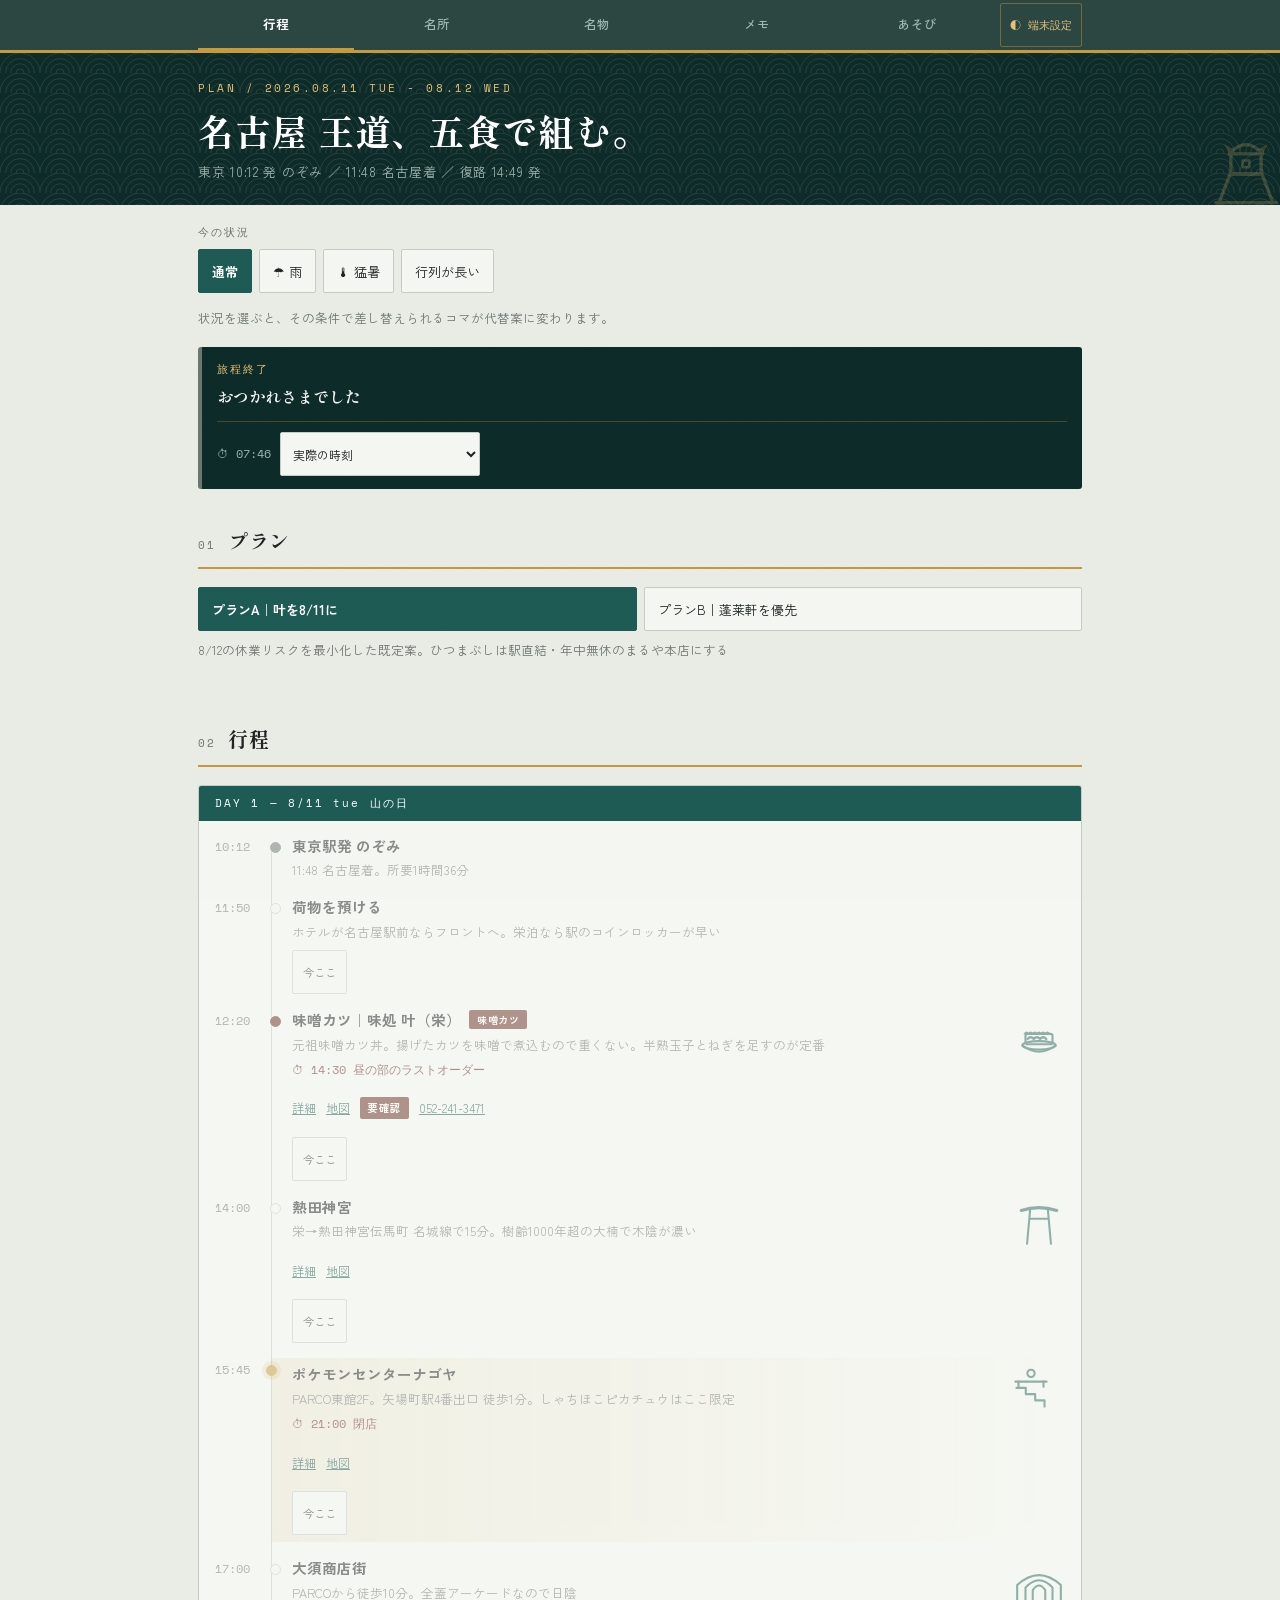
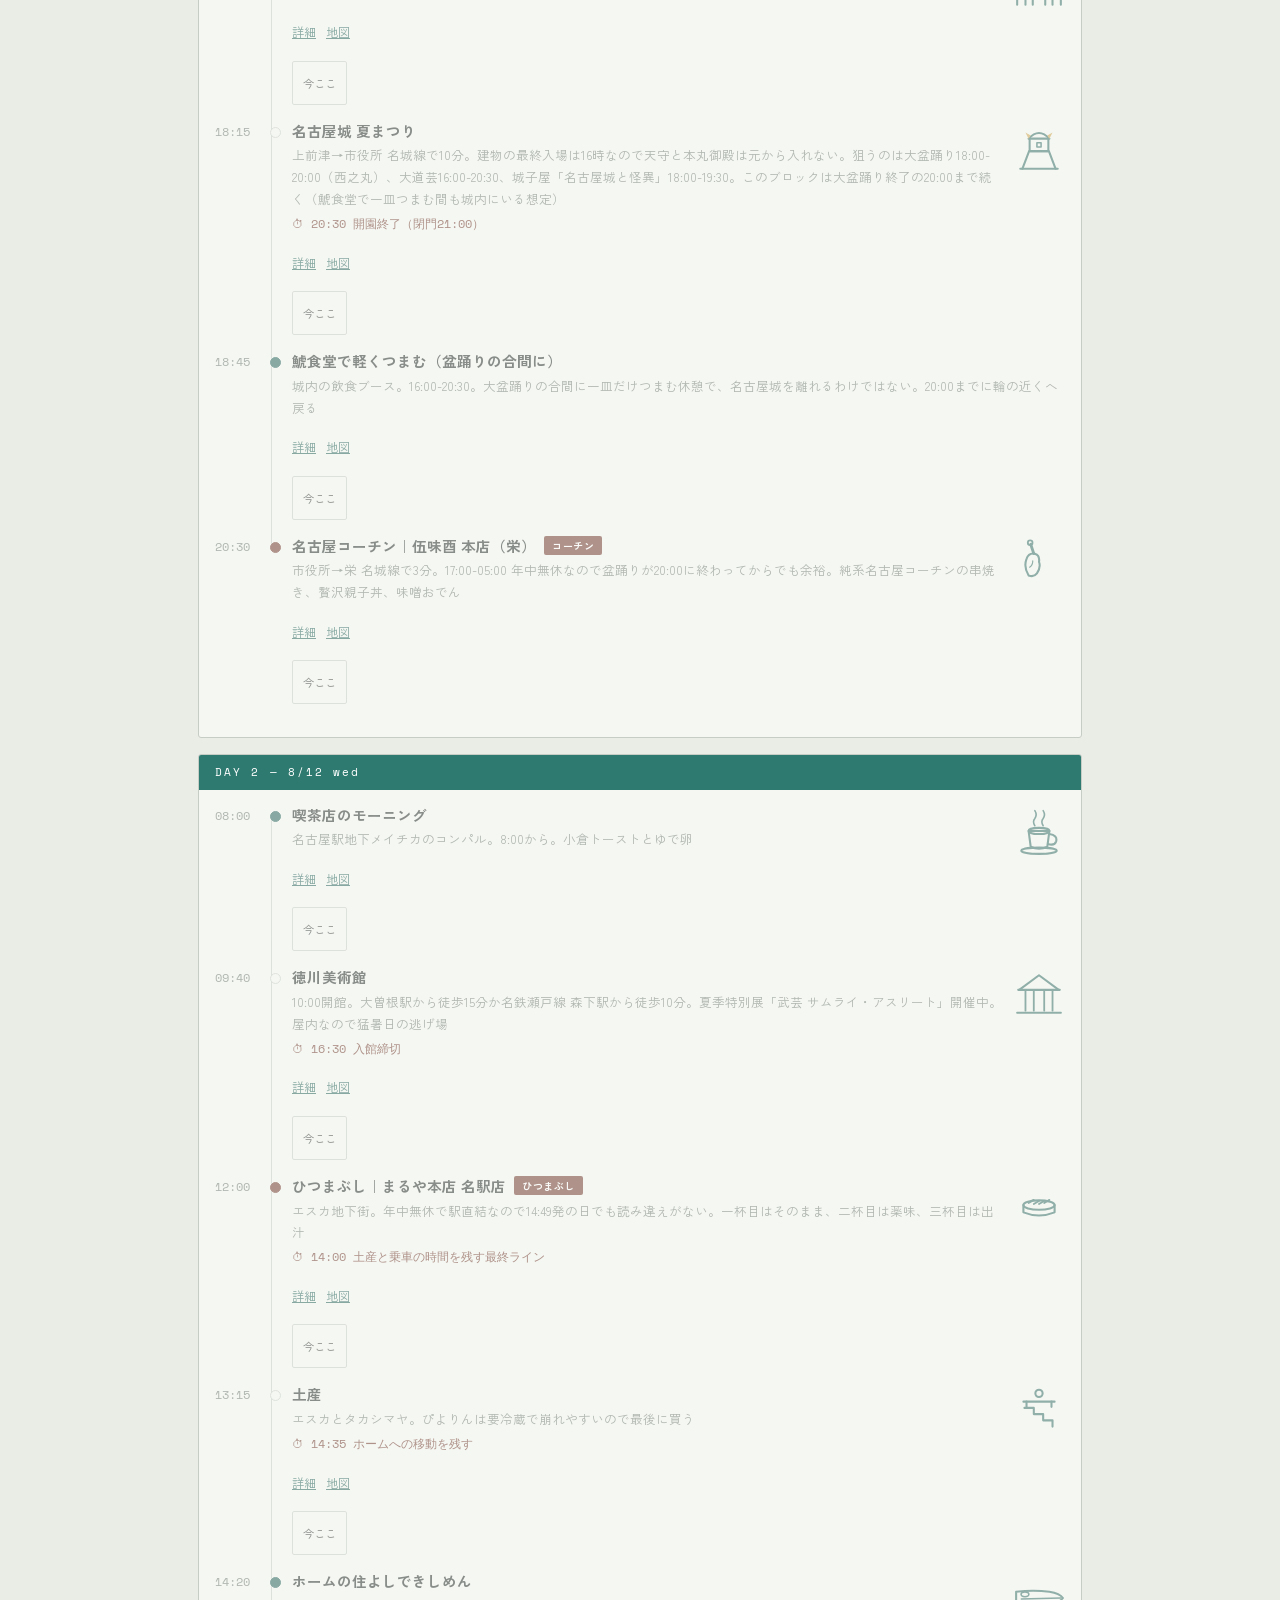
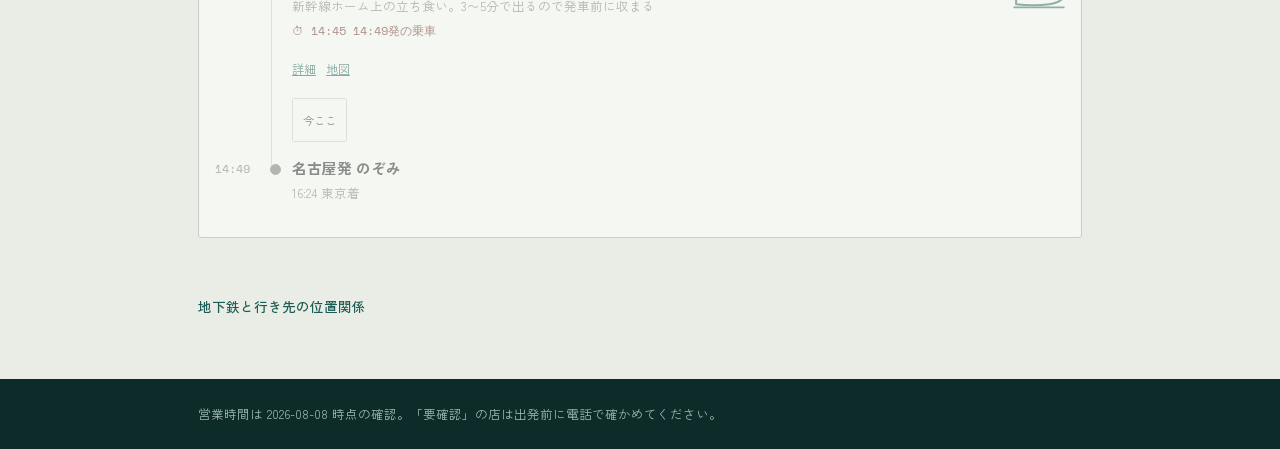
==== commit 7ea377a0: "Fix h1 mid-word line break at narrow widths; bump sw cache version index.html's h1 ("名古屋 王道、五食で組む。")" ====
--- a/index.html
+++ b/index.html
@@ -20,7 +20,7 @@
 <main data-page="itinerary">
   <div class="page-head"><div class="wrap">
     <div class="eyebrow">plan / 2026.08.11 tue - 08.12 wed</div>
-    <h1>名古屋 王道、五食で組む。
+    <h1><span class="jword">名古屋</span> <span class="jword">王道、</span><wbr><span class="jword">五食で</span><wbr><span class="jword">組む。</span>
       <span class="sub">東京 10:12 発 のぞみ ／ 11:48 名古屋着 ／ 復路 14:49 発</span></h1>
   </div></div>
   <div class="wrap" id="itinerary-root"></div>
--- a/assets/style.css
+++ b/assets/style.css
@@ -72,11 +72,25 @@
    必ず min-height:44px を明示すること（見た目は詰めても構わないが、
    タップ領域は詰めない）。 */
 button,select,.btn,a.btn{min-height:44px}
+/* summaryは<details>の開閉トグルとして事実上ボタンだが.btnクラスは持たない
+   （spot/food/om/tips-det/mission-history/map-detの全カード共通）。押した
+   ときの手応えをここで一括して足す（Task 29）。opacityのみ・レイアウトに
+   触れない */
+summary{-webkit-tap-highlight-color:transparent}
+summary:active{opacity:.78}
+.badge{transition:transform .15s ease}
 html{-webkit-text-size-adjust:100%}
 body{margin:0;background:var(--bg);color:var(--fg);position:relative;
   font-family:var(--font-sans);
   font-size:15px;line-height:1.75;overflow-x:hidden}
 h1,h2,h3{font-family:var(--font-serif);font-weight:700;letter-spacing:.02em;margin:0}
+/* 日本語の見出しが単語の途中（例:「組」と「む」の間）で改行されるのを防ぐ（Task 29 実測で
+   index.html の h1 が390px幅で「…五食で組」／「む。」に割れる不具合を発見して追加）。
+   文節ごとに<span class="jword">で包み、切ってよい位置にだけ<wbr>を明示する。
+   word-break:keep-allを見出し全体にかける方式は採らない —— 文中に実スペースが
+   1箇所しかないと、そこ以外で改行できなくなり狭い幅でむしろ大きくはみ出す
+   （実測して確認）。文節単位のnowrapなら、はみ出しなく・単語の途中でも割れない。 */
+.jword{white-space:nowrap}
 a{color:var(--accent)}
 .wrap{max-width:920px;margin:0 auto;padding:0 18px}
 .mono{font-family:var(--font-mono)}
@@ -131,10 +145,23 @@
 /* ヘッダーの装飾層（Task 28, assets/fx.js が組み立てる）。名所の線画 or 金鯱 +
    麻の葉/青海波の透かしパターン。z-index:0、テキストより後ろに固定し、
    pointer-events:none で操作の邪魔をしない。 */
-.page-head-art{position:absolute;inset:0;z-index:0;pointer-events:none}
+/* パララックス（Task 29）。fx.js がスクロールに合わせて transform:translateY(...) を
+   直接styleへ書き込む（rAFで1フレーム1回に間引き、prefers-reduced-motionでは
+   一切書き込まない＝この層は常にtranslateY(0)のまま静止）。will-changeで
+   コンポジタ層に昇格させ、スクロール中の再描画コストを抑える。 */
+.page-head-art{position:absolute;inset:0;z-index:0;pointer-events:none;will-change:transform}
 .page-head-pattern{position:absolute;inset:0;background-repeat:repeat}
 .page-head-glyph{position:absolute;right:-8px;bottom:-6px;
   color:var(--kin-light);line-height:0}
+/* Task 29 実測で発見・修正: fx.headerArt が .page-head-glyph に .nt-shimmer も
+   付けるため、詳細度が同じ（クラス1つずつ）の .nt-shimmer{position:relative}
+   （演出層セクション、このファイルのこれより後方）とカスケードで衝突し、
+   後方のnt-shimmer側が勝って position:absolute が丸ごと無効化されていた。
+   結果、絵がヘッダー右下の小さな正方形に収まらず、通常フローの
+   横幅いっぱいの帯として左上（テキストの先頭）に流れ込み、eyebrow行と
+   重なっていた（tips.html・play.htmlのようにヘッダーが低いページで顕著。
+   実機スクリーンショットで発見）。2クラス指定にして詳細度で明示的に勝たせる。 */
+.page-head-glyph.nt-shimmer{position:absolute}
 /* 不透明度は低め（Task 28 実測で調整）。タイトルが短いページ（実用メモ／あそび）は
    ヘッダー自体が低く、絵がeyebrow・h1のどこかと必ず少し重なる（帯で守れるのは
    h1/sub止まり）。テキストは別レイヤーで絵の「上」に不透明で描かれるため
@@ -167,9 +194,13 @@
 .btnrow{display:flex;flex-wrap:wrap;gap:7px;margin-bottom:14px}
 .btn{background:var(--card);border:1px solid var(--rule);color:var(--fg);
   font-size:13px;padding:9px 13px;border-radius:2px;cursor:pointer;min-height:44px;
-  font-family:inherit}
+  font-family:inherit;transition:transform .12s ease}
 .btn.on{background:var(--rokusho);border-color:var(--rokusho);color:#fff;font-weight:700}
 .btn:disabled{opacity:.5;cursor:default}
+/* 押した手応え（Task 29）。transformのみ・タップ領域の実測サイズには触れない
+   （translateY(14px)と同じ理由でscaleは避け、1px沈める程度に留める）。
+   reduced-motionでも1回きりの短い遷移なので止めない（連続アニメーションではない）。 */
+.btn:not(:disabled):active{transform:translateY(1px)}
 
 .table-scroll{overflow-x:auto;-webkit-overflow-scrolling:touch;
   border:1px solid var(--rule);border-radius:3px;background:var(--card)}
@@ -183,10 +214,14 @@
 footer{background:var(--head-bg);color:var(--head-sub);padding:24px 0;font-size:12.5px;margin-top:20px}
 
 /* ==========================================================================
-   演出層（Task 28, assets/fx.js が配線する）。
-   方針: 「隠す→見せる」の初期状態そのものを prefers-reduced-motion:no-preference
-   の中に閉じ込める。reduced-motion環境ではこのブロックが丸ごと無効になるため、
-   fx.js が1行も走らなくてもコンテンツは最初から完全な形で見える。
+   演出層（Task 28, assets/fx.js が配線する）。Task 28.1 で依存の向きを反転。
+   方針: 見える/見えないの既定はCSSではなく常に「見える」。.nt-reveal 系の
+   クラス名だけでは何も隠れない — 実際に隠すのは .nt-pending が同時に付いた
+   ときだけで、その .nt-pending は fx.js が IntersectionObserver の生成と
+   observe() の両方に成功した「あと」でしか付けない（Task 28.1 報告参照）。
+   つまり JS が丸ごと死んでいても、observer がthrowしても、scriptタグの順番が
+   将来入れ替わっても — コンテンツは常に最初から見えている。装飾が動かない
+   だけの、正しい壊れ方になる。
    ========================================================================== */
 @media (prefers-reduced-motion:no-preference){
   /* ---- スクロール登場演出。transform/opacityのみ（レイアウトに触れない） ---- */
@@ -203,16 +238,18 @@
      設問カードが最大930ms遅れて浮かび上がる、実機で触ると重く感じる遅延に
      なっていた（実測して気づいた不具合）。0.6s→0.32s、段差の刻みも
      55ms→16ms（最大112ms）へ縮め、初回スクロール発見時の「ふわっと」は
-     残しつつ、操作直後の反応はもたつかない範囲に収めた。 */
-  .nt-reveal{opacity:0;transform:translateY(14px);
+     残しつつ、操作直後の反応はもたつかない範囲に収めた。
+     .nt-pending が付いていない .nt-reveal* は常に opacity:1/transform:none
+     （下に何も書かない＝ブラウザの初期値のまま）。 */
+  .nt-reveal.nt-pending{opacity:0;transform:translateY(14px);
     transition:opacity .32s cubic-bezier(.22,.61,.36,1),transform .32s cubic-bezier(.22,.61,.36,1);
     transition-delay:var(--nt-d,0ms)}
   .nt-reveal.nt-in{opacity:1;transform:none}
-  .nt-reveal-tl{opacity:0;transform:translateX(-16px);
+  .nt-reveal-tl.nt-pending{opacity:0;transform:translateX(-16px);
     transition:opacity .3s ease,transform .3s cubic-bezier(.22,.61,.36,1);
     transition-delay:var(--nt-d,0ms)}
   .nt-reveal-tl.nt-in{opacity:1;transform:none}
-  .nt-reveal-wipe{opacity:0;transform:translateY(5px);position:relative;
+  .nt-reveal-wipe.nt-pending{opacity:0;transform:translateY(5px);position:relative;
     transition:opacity .28s ease,transform .28s ease;transition-delay:var(--nt-d,0ms)}
   .nt-reveal-wipe.nt-in{opacity:1;transform:none}
   .nt-reveal-wipe::after{content:"";position:absolute;left:0;right:0;bottom:-1px;height:2px;
@@ -263,6 +300,14 @@
 .tl-body::before{content:"";position:absolute;left:-5px;top:7px;width:9px;height:9px;
   border-radius:50%;background:var(--card);border:1.5px solid var(--rule);z-index:1}
 .tl-body strong{display:block;font-size:14.5px;line-height:1.5}
+/* 行程の目玉コマの名所線画（Task 29）。core.js の NT.LANDMARK_FOR_SPOT に対応が
+   あるコマだけ、テキスト列と並ぶ専用のサムネイル列に出す。art.jsの想定
+   （80〜120px表示）に近い52pxを確保しないと、線画が判読できない
+   短い引っかき傷にしか見えない（実測して気づいた不具合。詳細はitinerary.js
+   のコメント参照）。 */
+.tl-body-flex{display:flex;gap:10px;align-items:flex-start;justify-content:space-between}
+.tl-body-text{flex:1;min-width:0}
+.tl-land-ico{flex:none;color:var(--accent);opacity:.92;margin-top:2px}
 .tl-note{display:block;font-size:12.5px;color:var(--gray);margin-top:3px}
 .tl-deadline{display:block;font-size:11.5px;color:var(--miso);margin-top:4px}
 .tl-links{display:flex;flex-wrap:wrap;gap:10px;align-items:center;margin-top:6px;font-size:12px}
@@ -291,9 +336,23 @@
 .clock-bar{display:flex;align-items:center;gap:9px;margin-top:11px;
   padding-top:10px;border-top:1px solid rgba(199,154,60,.3);font-size:11.5px;color:var(--head-sub)}
 .clock-bar select{max-width:200px;font-size:12px;padding:6px 8px}
-.tl-item.is-now .tl-body{outline:2px solid var(--kin);outline-offset:3px;border-radius:2px}
+.tl-item.is-now .tl-body{outline:2px solid var(--kin);outline-offset:3px;border-radius:2px;position:relative}
 .tl-item.is-now .tl-body strong{color:var(--kin)}
 .tl-item.is-past{opacity:.5}
+/* 今のコマの脈動リング（Task 29）。点の位置に重ねた輪が広がって消えるのを
+   繰り返す。ページ内に「今」は同時に1件しかないので、常時ループでも
+   バッテリー影響は無視できる範囲（transform/opacityのみ、layout非関与）。
+   reduced-motionでは下の@mediaの外なので最初から静止＝outlineの強調だけで
+   十分「今ここ」と分かる。 */
+@media (prefers-reduced-motion:no-preference){
+  .tl-item.is-now .tl-body::after{content:"";position:absolute;left:-5px;top:7px;
+    width:9px;height:9px;border-radius:50%;border:1.5px solid var(--kin);
+    animation:nt-now-pulse 2.2s ease-out infinite}
+  @keyframes nt-now-pulse{
+    0%{transform:scale(1);opacity:.85}
+    100%{transform:scale(2.8);opacity:0}
+  }
+}
 
 .rec{background:var(--card);border:1px solid var(--miso);border-left:4px solid var(--miso);
   border-radius:3px;padding:13px 15px;margin:10px 0 4px}
@@ -328,6 +387,11 @@
 .spot > summary::-webkit-details-marker{display:none}
 .spot > summary::marker{content:''}
 .spot-head{display:flex;align-items:center;gap:7px}
+/* 分類グリフ（Task 29）。30件の名所・20品の名物が折りたたみ一覧でも
+   「形と色」で見分けられるようにする。色は art.js の artCategoryColor が返す
+   var(--cat-xxx)（14分類ぶん、light/darkとも--bg/--cardに4.5:1以上、
+   task-27-report.md に算出根拠あり）。 */
+.spot-head .cat-ico{flex:none;line-height:0}
 .spot-head .chev{flex:none;font-size:11px;line-height:1.55;color:var(--accent);
   transition:transform .15s ease}
 .spot-head .chev::before{content:'▸'}
@@ -348,6 +412,13 @@
 .spot-meta{display:grid;grid-template-columns:52px 1fr;gap:2px 10px;margin:11px 0 0;font-size:12.5px}
 .spot-meta dt{color:var(--gray)}
 .spot-meta dd{margin:0}
+/* 名所線画（Task 29）。行程の目玉と重なる名所・名物カードだけ、開いたときに
+   本文の右肩に絵を出す。core.js の NT.LANDMARK_FOR_SPOT/FOR_FOOD に対応が
+   ある品だけ描かれる（対応がなければ .card-landmark 自体が存在しない）。
+   線画はfx.jsのdrawIn（一筆で描かれる演出）が自動で付く。 */
+.body-top{display:flex;gap:14px;align-items:flex-start;justify-content:space-between}
+.body-top>:first-child{flex:1;min-width:0}
+.card-landmark{flex:none;color:var(--accent);opacity:.92}
 .spot-body h4{font-family:var(--font-serif);font-size:13px;color:var(--accent);
   margin:14px 0 4px}
 .triv{margin:0;padding-left:19px;font-size:13px}
@@ -569,6 +640,11 @@
      nt-in の有無に関わらず必ず全部見える状態へ強制的に戻す。 */
   .nt-grain, .page-head-art, .nt-burst-host{ display:none !important; }
   .nt-shimmer::after{ display:none !important; }
+  /* 装飾の線画・グリフも紙では消す（Task 29）。「印刷は効果なしの黒白1色」の
+     対象はTask 28のエフェクト層だけでなく、これらの装飾アートにも及ぶ。
+     消しても内容（店名・分類名などのテキスト）は別要素にそのまま残る。 */
+  .cat-ico, .card-landmark, .tl-land-ico{ display:none !important; }
+  .tl-item.is-now .tl-body::after{ display:none !important; }
   .card{ background-image:none !important; }
   .nt-reveal, .nt-reveal-tl, .nt-reveal-wipe{ opacity:1 !important; transform:none !important; }
   .nt-reveal-wipe::after{ transform:scaleX(1) !important; display:none !important; }
@@ -668,6 +744,23 @@
 .quiz-choice.correct{background:var(--rokusho);border-color:var(--rokusho);color:#fff;font-weight:700}
 .quiz-choice.wrong{background:var(--miso);border-color:var(--miso);color:#fff;font-weight:700}
 .quiz-choice:disabled{opacity:1;cursor:default}
+/* 正解・不正解で「感触」を変える（Task 29）。要素は正誤発表のたびに作り直される
+   ため、animationは付与時に必ず最初から再生される（CSS transitionと違い、
+   生成時点でクラスが付いていても自動的に走る）。1回きり（iteration既定=1）で
+   ループしない。reduced-motionの外に置くので、そちらでは色の変化だけで発表する。 */
+@media (prefers-reduced-motion:no-preference){
+  .quiz-choice.correct{animation:nt-quiz-correct .5s ease}
+  .quiz-choice.wrong{animation:nt-quiz-wrong .45s ease}
+  @keyframes nt-quiz-correct{
+    0%{transform:scale(1)} 40%{transform:scale(1.045)}
+    70%{transform:scale(.985)} 100%{transform:scale(1)}
+  }
+  @keyframes nt-quiz-wrong{
+    0%,100%{transform:translateX(0)}
+    20%{transform:translateX(-7px)} 40%{transform:translateX(6px)}
+    60%{transform:translateX(-4px)} 80%{transform:translateX(2px)}
+  }
+}
 .quiz-result{font-size:15px;font-weight:700;margin:0 0 8px}
 .quiz-result.ok{color:var(--rokusho)}
 .quiz-result.ng{color:var(--miso)}
@@ -742,8 +835,10 @@
 .rate-stars{display:flex;gap:4px;flex-wrap:wrap}
 .rate-star{width:44px;min-height:44px;padding:0;font-size:19px;line-height:1;
   display:inline-flex;align-items:center;justify-content:center;
-  background:var(--bg);border:1px solid var(--rule);border-radius:2px;color:var(--kin);cursor:pointer}
+  background:var(--bg);border:1px solid var(--rule);border-radius:2px;color:var(--kin);cursor:pointer;
+  transition:transform .12s ease}
 .rate-star.on{background:rgba(199,154,60,.14);border-color:var(--kin)}
+.rate-star:active{transform:translateY(1px) scale(.93)}
 
 @media print{
   .rate{display:none !important}
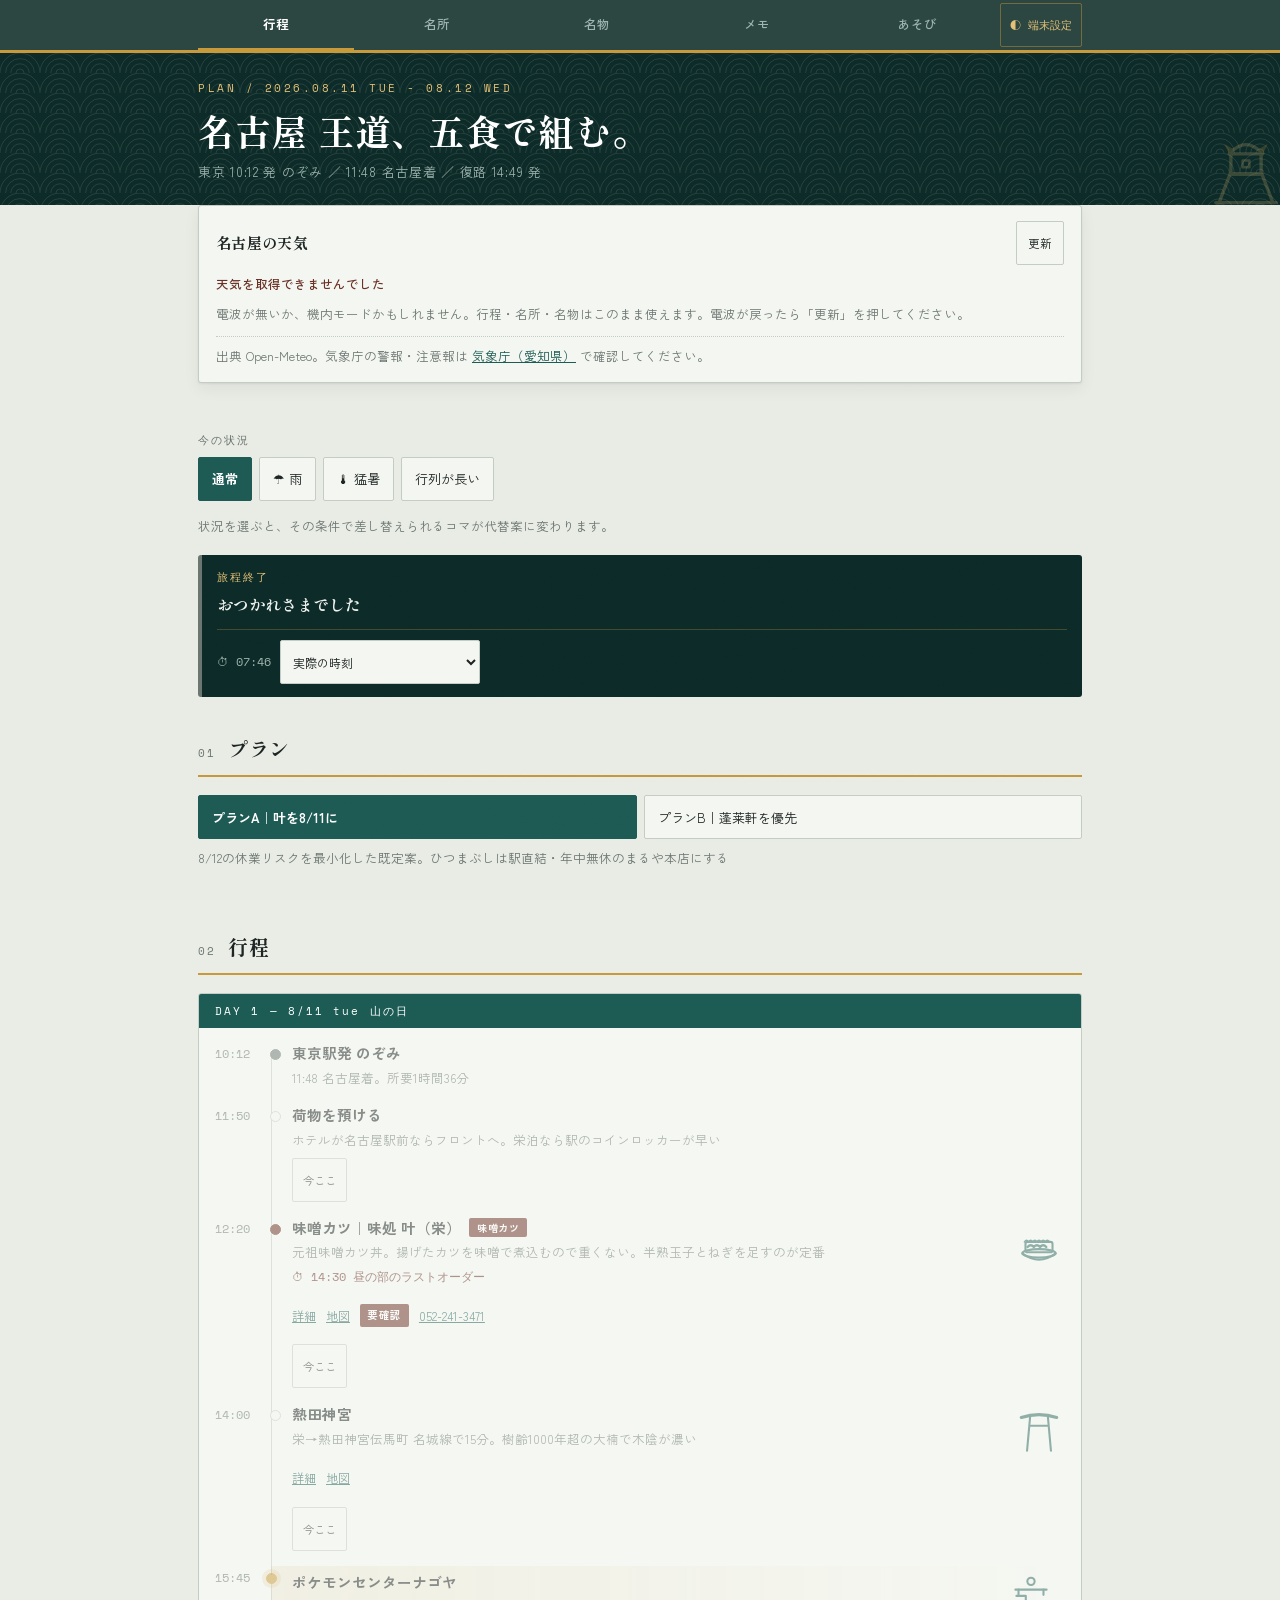
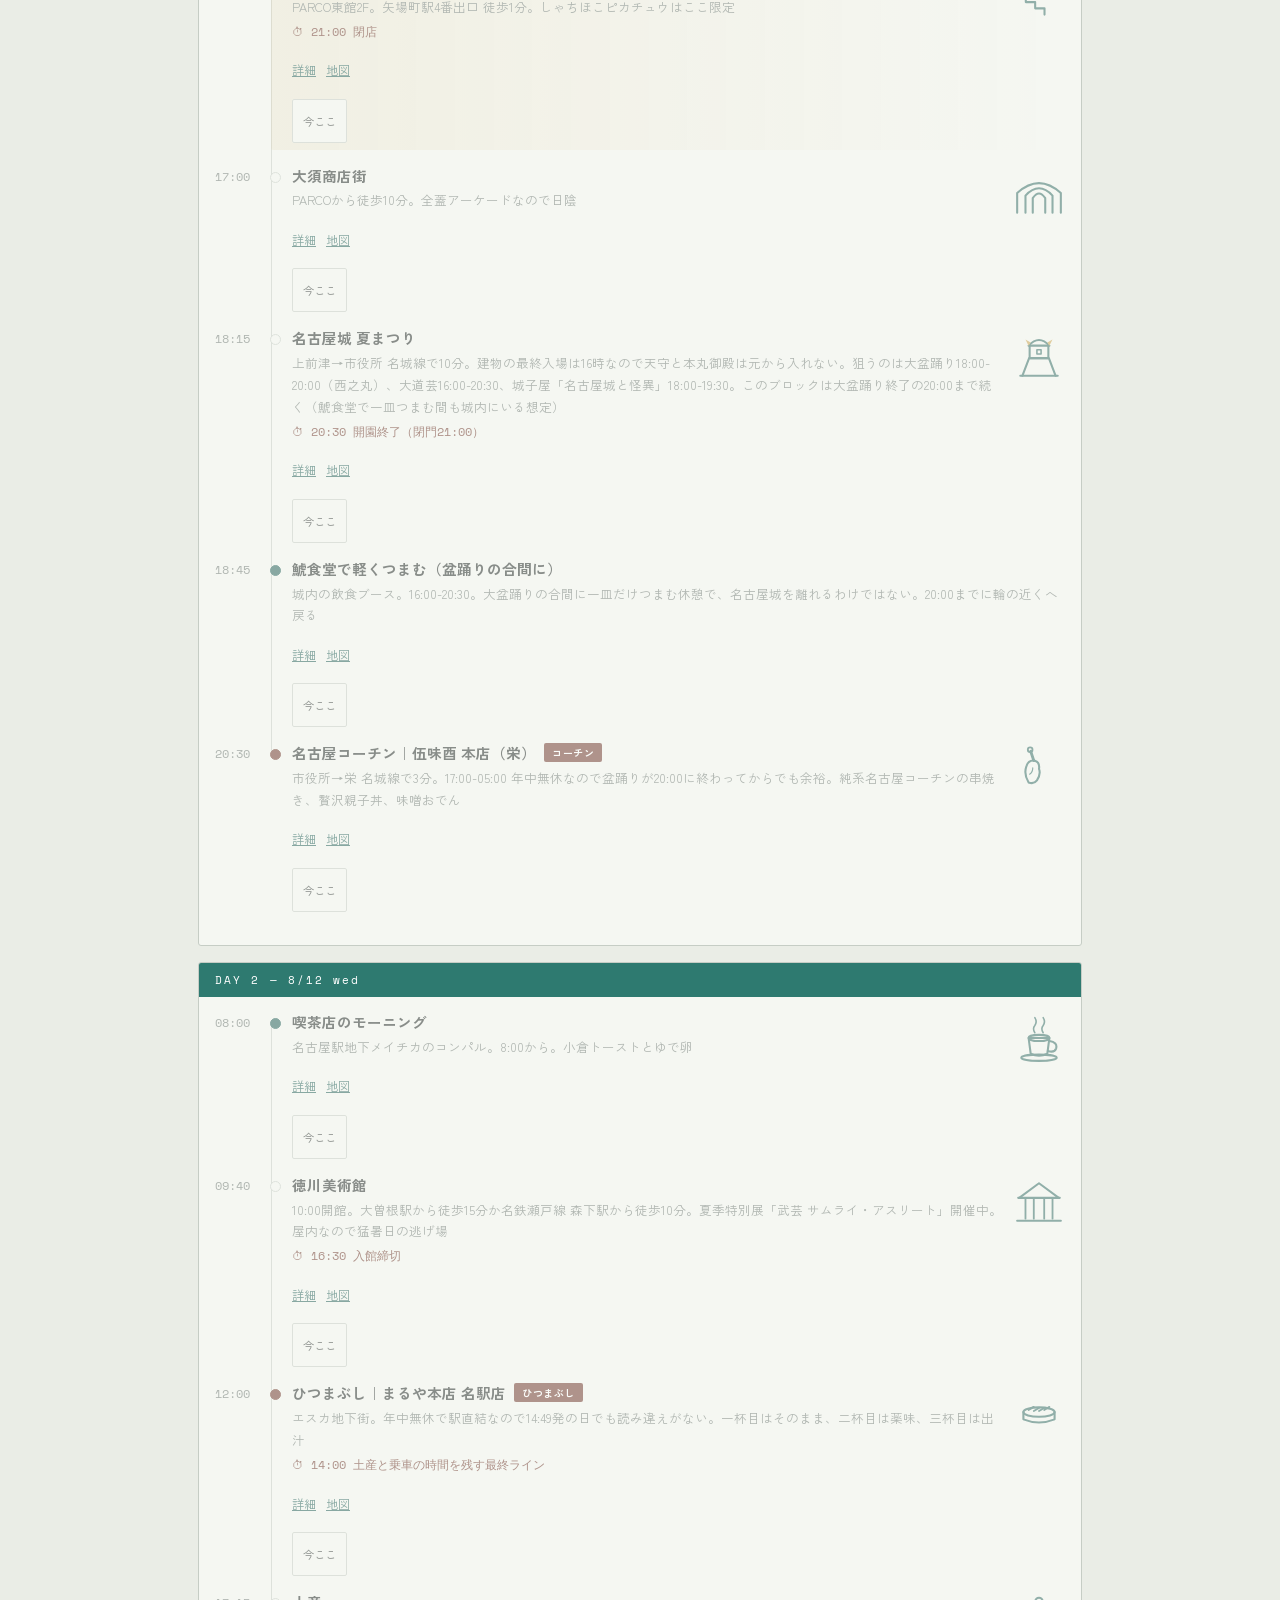
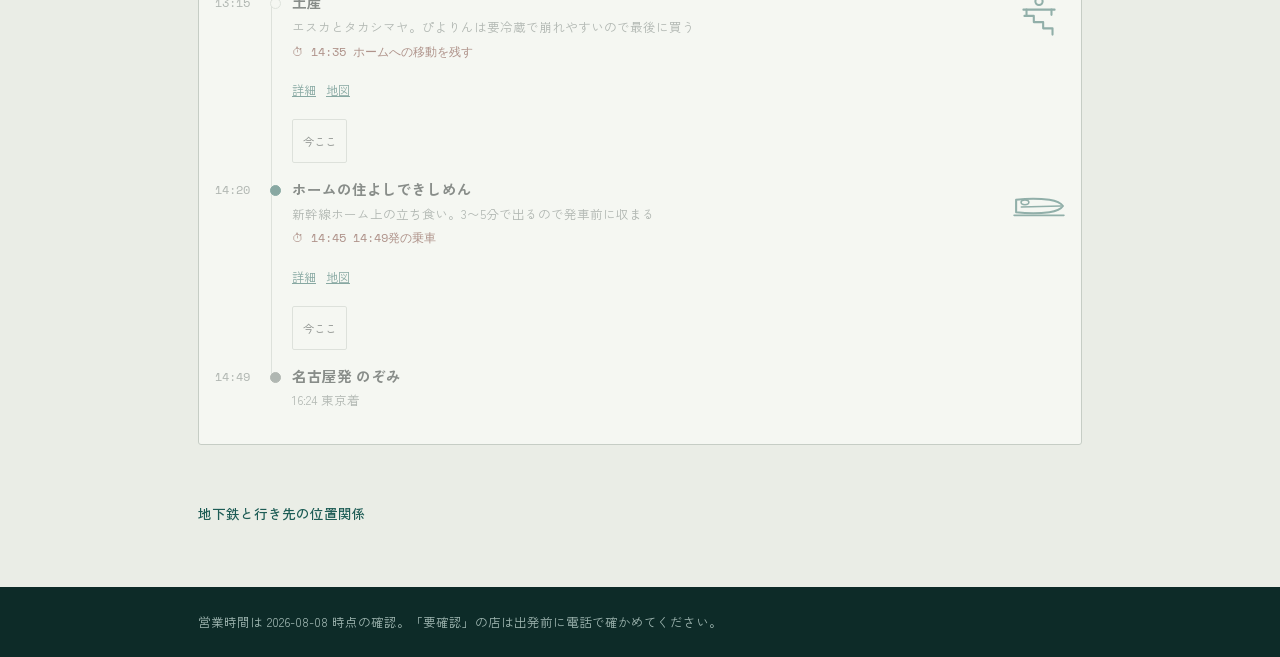
==== commit 6a5a08ec: "行程ページの先頭に名古屋の天気を追加 出発直前・現地で天気を見るのに別のアプリへ出なくて済むよう、行程ページの 先頭に名古屋の現在の天気と8/11・8/12の予報を出す。  - 現在の気温・体感・天気" ====
--- a/index.html
+++ b/index.html
@@ -23,6 +23,7 @@
     <h1><span class="jword">名古屋</span> <span class="jword">王道、</span><wbr><span class="jword">五食で</span><wbr><span class="jword">組む。</span>
       <span class="sub">東京 10:12 発 のぞみ ／ 11:48 名古屋着 ／ 復路 14:49 発</span></h1>
   </div></div>
+  <div class="wrap" id="weather-root"></div>
   <div class="wrap" id="itinerary-root"></div>
 </main>
 <footer><div class="wrap">
@@ -36,11 +37,13 @@
 <script src="assets/itinerary.js"></script>
 <script src="assets/recovery.js"></script>
 <script src="assets/situation.js"></script>
+<script src="assets/weather.js"></script>
 <script src="assets/swipe.js"></script>
 <script src="assets/fx.js"></script>
 <script>
   NT.mountNav('index.html');
   NT.renderItinerary();
+  NT.initWeather();
   NT.initSwipe('index.html');
   NT.fx.init();
 </script>
--- a/assets/style.css
+++ b/assets/style.css
@@ -555,7 +555,7 @@
 
 /* 実用メモページの節 = <details>（Task 13）。ページが伸び続けるのを止めるため、
    spot/food/om カードと同じ折りたたみパターンを節単位に適用する。
-   既定で開くのは 01（営業時間・定休日）だけ。開閉状態は tipspage.js の
+   既定で開くのは 03（営業時間・定休日）だけ。開閉状態は tipspage.js の
    openIds が再描画をまたいで保持する */
 .tips-det{padding:0;margin-bottom:12px}
 .tips-det>summary{cursor:pointer;padding:14px 17px;list-style:none;display:flex;
@@ -572,6 +572,77 @@
 .tips-body-wrap{padding:0 17px 18px;border-top:1px solid var(--rule)}
 .tips-body-wrap>*:first-child{margin-top:15px}
 
+/* 名古屋の天気（行程ページの先頭、assets/weather.js）。
+   行程より先に目に入る位置なので、面積を取らせない: 現在の1行 + 旅の2日を
+   1行ずつ + 行程に効く注意だけ。数字は等幅で桁を揃える。 */
+.wx{margin-bottom:0}
+.wx-head{display:flex;align-items:center;gap:9px;flex-wrap:wrap}
+.wx-head h3{font-size:15px;flex:none}
+.wx-at{font-size:11px;color:var(--gray);flex:1}
+.btn.wx-reload{font-size:11.5px;padding:6px 11px;flex:none}
+.wx-now{display:flex;align-items:baseline;gap:10px;flex-wrap:wrap;margin-top:9px}
+.wx-now-temp{font-size:26px;font-weight:700;color:var(--accent);line-height:1.2}
+.wx-now-code{font-size:14px;font-weight:500}
+.wx-now-feels{font-size:12px;color:var(--gray)}
+
+.wx-day{margin-top:11px;padding-top:10px;border-top:1px dotted var(--rule)}
+.wx-day-head{display:flex;align-items:baseline;gap:9px;flex-wrap:wrap;font-size:12.5px}
+.wx-day-label{font-weight:700;flex:none}
+.wx-day-code{color:var(--gray)}
+.wx-day-temp{margin-left:auto;white-space:nowrap}
+/* 猛暑の色分け。--kin/--miso は既存のバッジと同じ2段階に揃える */
+.wx-day-temp.warn{color:var(--kin);font-weight:700}
+.wx-day-temp.danger{color:var(--miso);font-weight:700}
+.wx-day-p{white-space:nowrap;color:var(--gray)}
+.wx-day-p.hi{color:var(--miso);font-weight:700}
+/* 時間帯の降水確率。横に溢れる端末では、ページごとではなくこの帯だけを流す */
+.wx-hours{display:flex;gap:14px;margin-top:6px;overflow-x:auto;
+  -webkit-overflow-scrolling:touch;padding-bottom:2px}
+.wx-h{display:flex;flex-direction:column;align-items:center;flex:none;min-width:38px}
+.wx-h-t{font-size:10.5px;color:var(--gray)}
+.wx-h-p{font-size:12.5px}
+.wx-h-p.hi{color:var(--miso);font-weight:700}
+/* 助言1件 = 本文 + 操作の行。押せるものは本文に混ぜず、必ず下の行にまとめる
+   （本文に流し込むと「…してください。」の直後で折り返してボタンだけが
+   次の行に取り残される）。a.btn にも全体ルールの min-height:44px が効く */
+.wx-adv{margin-top:10px}
+.wx-actrow{display:flex;flex-wrap:wrap;gap:7px;margin-top:7px}
+.btn.wx-act{font-size:11.5px;padding:5px 11px;
+  display:inline-flex;align-items:center;text-decoration:none}
+.wx-src{border-top:1px dotted var(--rule);padding-top:8px;margin-top:11px}
+
+/* 出発前チェック（実用メモ 01）と 1泊2日の進め方（同 02）。
+   チェックは <input type="checkbox"> ＋ <label>。行頭の全体ルール
+   （button,select,.btn,a.btn の min-height:44px）は素の input と label を
+   対象にしていないため、タップ領域はここで明示して床上げする。
+   チェックボックス自体を大きくするのではなく、説明文まで含む label 全体を
+   押せるようにして、片手で上から順に潰していけるようにする。 */
+.pk-count{font-family:var(--font-mono);font-size:13px;color:var(--accent);margin-left:8px}
+.pk-gcount{font-family:var(--font-mono);font-size:11px;color:var(--gray);margin-left:8px;
+  font-weight:400}
+.pk-group{margin-bottom:9px}
+.pk-list{list-style:none;margin:11px 0 0;padding:0}
+.pk-item{display:flex;align-items:flex-start;gap:10px;
+  padding:2px 0;border-top:1px dotted var(--rule)}
+.pk-item:first-child{border-top:none}
+/* accent-color でチェック済みの色をテーマの緑に合わせる（未対応環境では
+   既定の青のまま。機能は変わらない） */
+.pk-check{flex:none;width:20px;height:20px;margin:13px 0 0;accent-color:var(--rokusho);cursor:pointer}
+.pk-label{flex:1;cursor:pointer;display:block;padding:11px 0;min-height:44px;
+  -webkit-tap-highlight-color:transparent}
+.pk-name{display:block;font-size:13.5px;font-weight:500;line-height:1.6}
+.pk-why{display:block;font-size:12px;color:var(--gray);line-height:1.7;margin-top:2px}
+/* 済みは打ち消し線で消し込む。文字色も落として、残っているものが浮き上がるようにする。
+   理由文（.pk-why）には opacity を掛けない —— --gray は --card に対して 4.5:1 を
+   ちょうど満たす値で決めてあり、そこに .6 を掛けると 2.5:1 前後まで落ちて読めなくなる。
+   打ち消し線と見出しの色落ちだけで「済み」は十分伝わる。 */
+.pk-item.done .pk-name{text-decoration:line-through;color:var(--gray);font-weight:400}
+
+.kh{margin-bottom:9px}
+.kh h3{font-size:15px}
+.kh .triv{margin-top:9px}
+.kh .triv li{margin:6px 0}
+
 /* 豆知識ガチャ（Task 14）: 引いたカードは金枠で強調する。名所ページの
    先頭に来るため section 内 .card として既存の余白ルールに乗る */
 .gacha-card{border:1px solid var(--kin);border-radius:3px;padding:14px 15px;
@@ -599,6 +670,13 @@
   header[data-nav], .theme-toggle, .btnrow, .plan-switch-row, .sit,
   .now-jump, .clock-bar, .btn, .rec-box, .om-row .btn, .gacha, .qr-card,
   .sum-card, .rec .btn, .btn.here, .btn.vis{ display:none !important; }
+
+  /* 天気は紙に落とした時点で過去のものになる。取得時刻が必ず添えてあるので
+     消しはしないが、行程を圧迫しない高さまで詰める（.btn の更新ボタンと
+     「雨モードにする」等は上の一括ルールで既に消えている） */
+  .wx{ break-inside:avoid; }
+  .wx-hours{ overflow:visible; gap:10pt; }
+  .wx-src{ font-size:8pt; }
 
   /* 土産の個数・宛先入力も操作物なので消す（.om-row .btn だけでは
      input 2つ（.om-qty/.om-who）が残ってしまうため、明示的に加える） */
@@ -711,6 +789,18 @@
      増える。印刷では詰めて戻す。 */
   .tl-links a, .tel-line a{ display:inline; min-height:auto; }
 
+  /* 持ち物チェックは、紙でも「手でチェックを入れるリスト」として使えるほうが
+     価値が高い（前夜に鞄の横に置く用途）。他の操作物と違ってチェックボックスは
+     消さず、タップ領域だけ詰める。「チェックを全部外す」ボタンは .btn なので
+     上の一括ルールで既に消えている。
+     print-color-adjust:exact は、画面で既にチェック済みの項目の塗りを紙にも
+     残すため（既定では背景・塗りが省かれ、済みと未済みが区別できなくなる）。 */
+  .pk-check{ -webkit-print-color-adjust:exact; print-color-adjust:exact; }
+  .pk-label{ min-height:0; padding:1pt 0; }
+  .pk-item{ break-inside:avoid; padding:0; }
+  .pk-why{ font-size:8.5pt; }
+  .kh .triv li{ margin:1pt 0; }
+
   @page{ size:A4; margin:12mm; }
 }
 
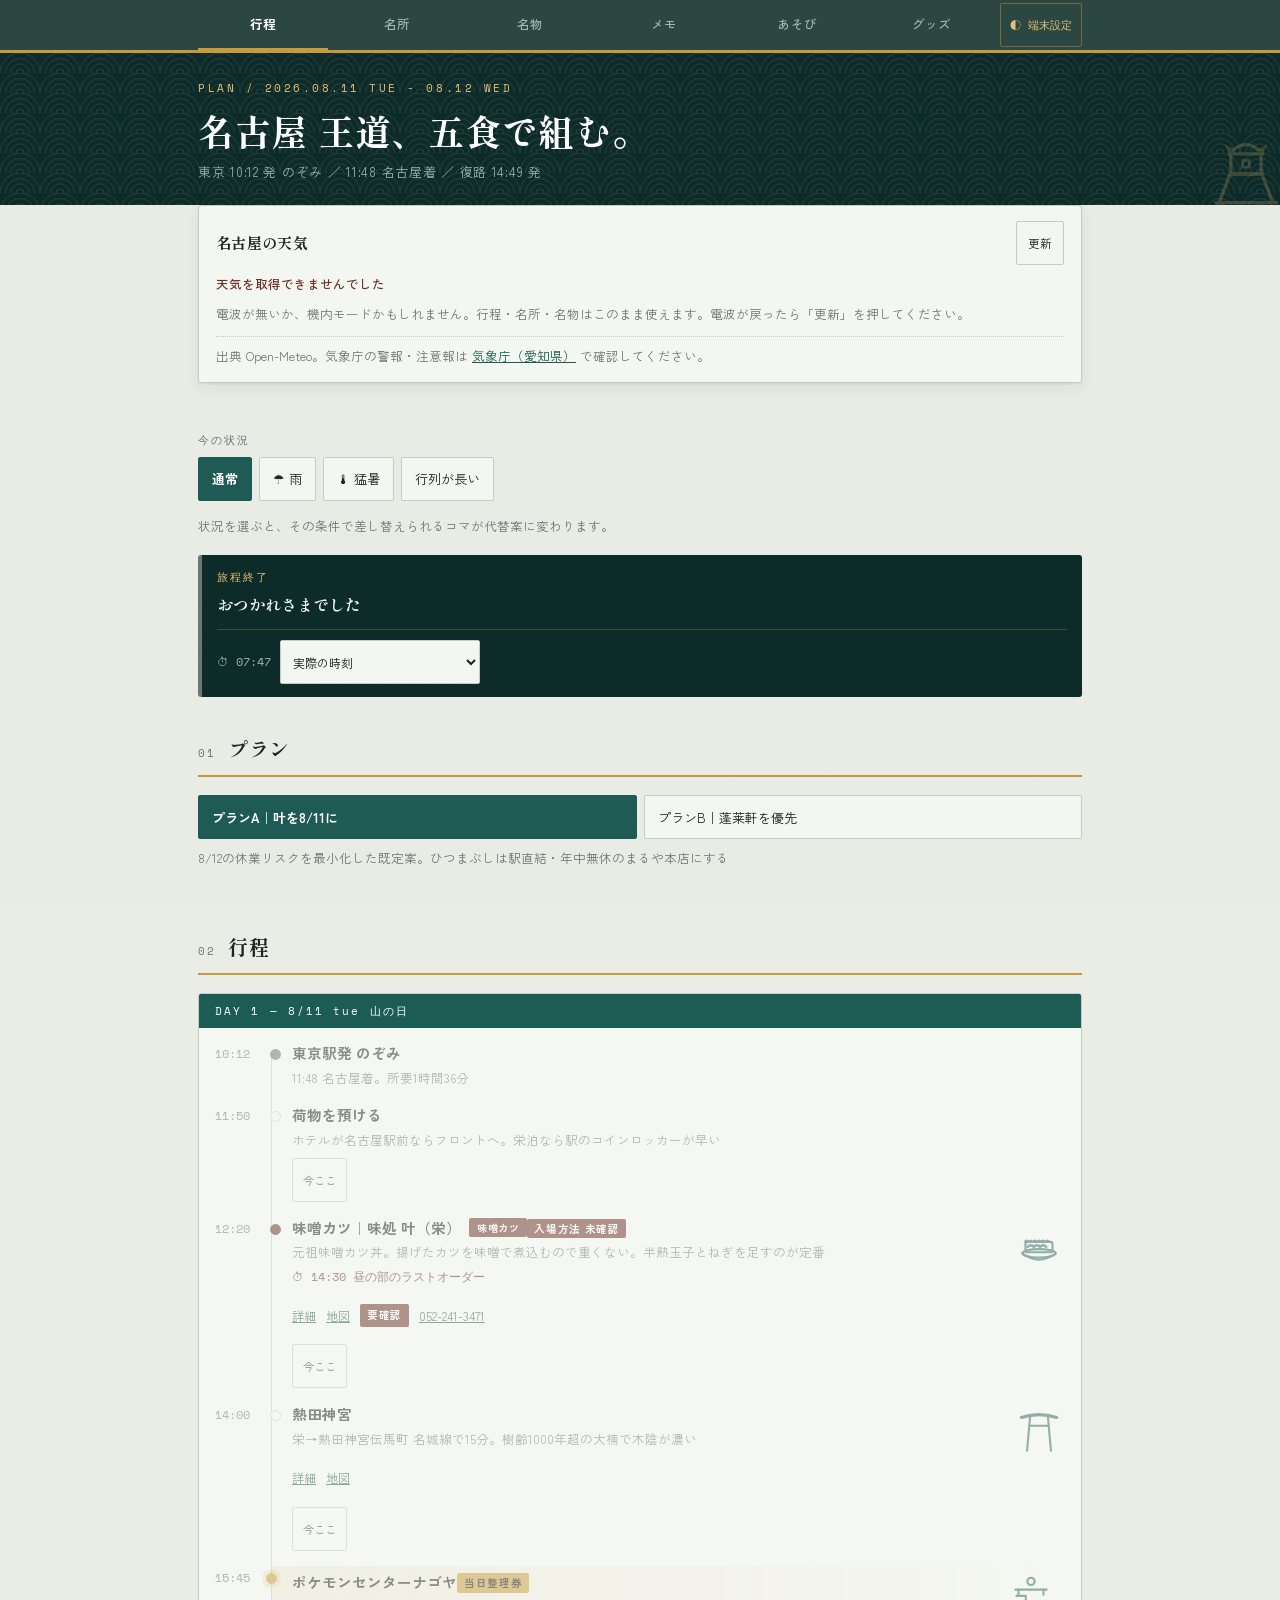
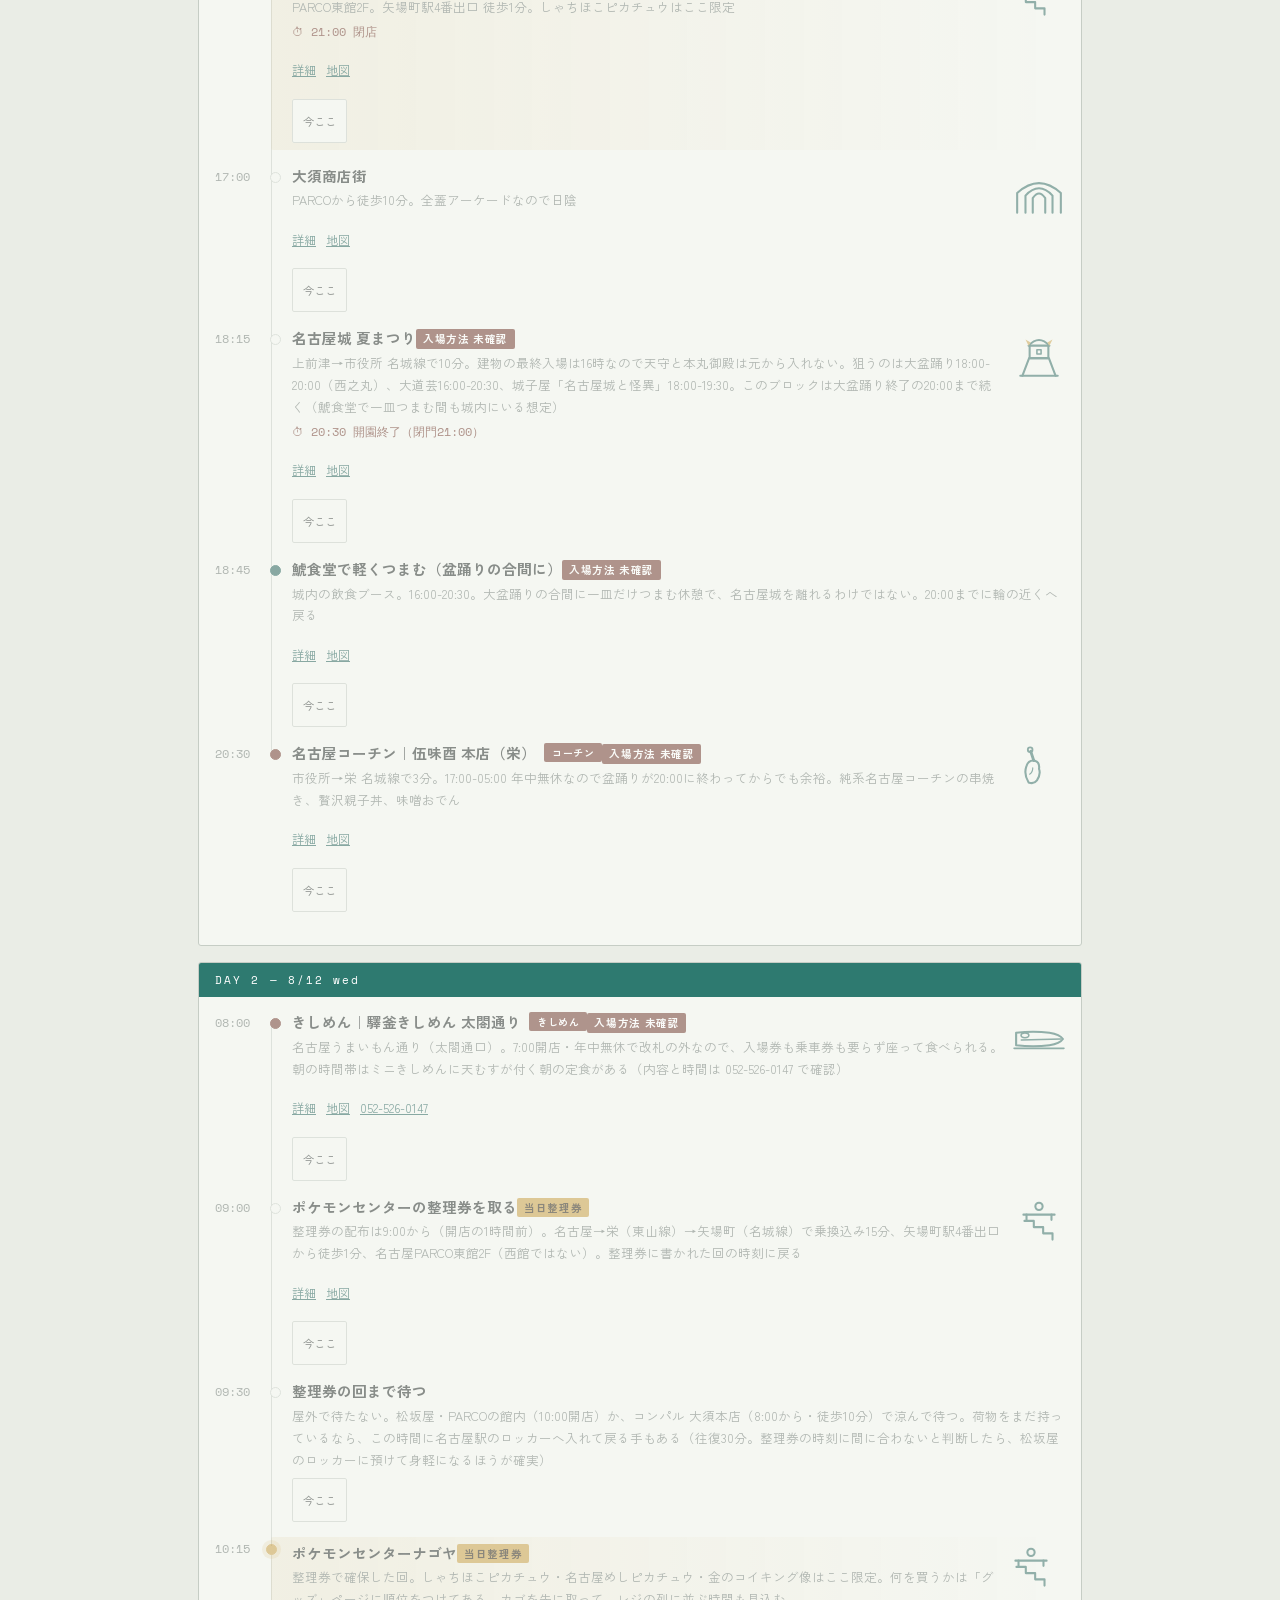
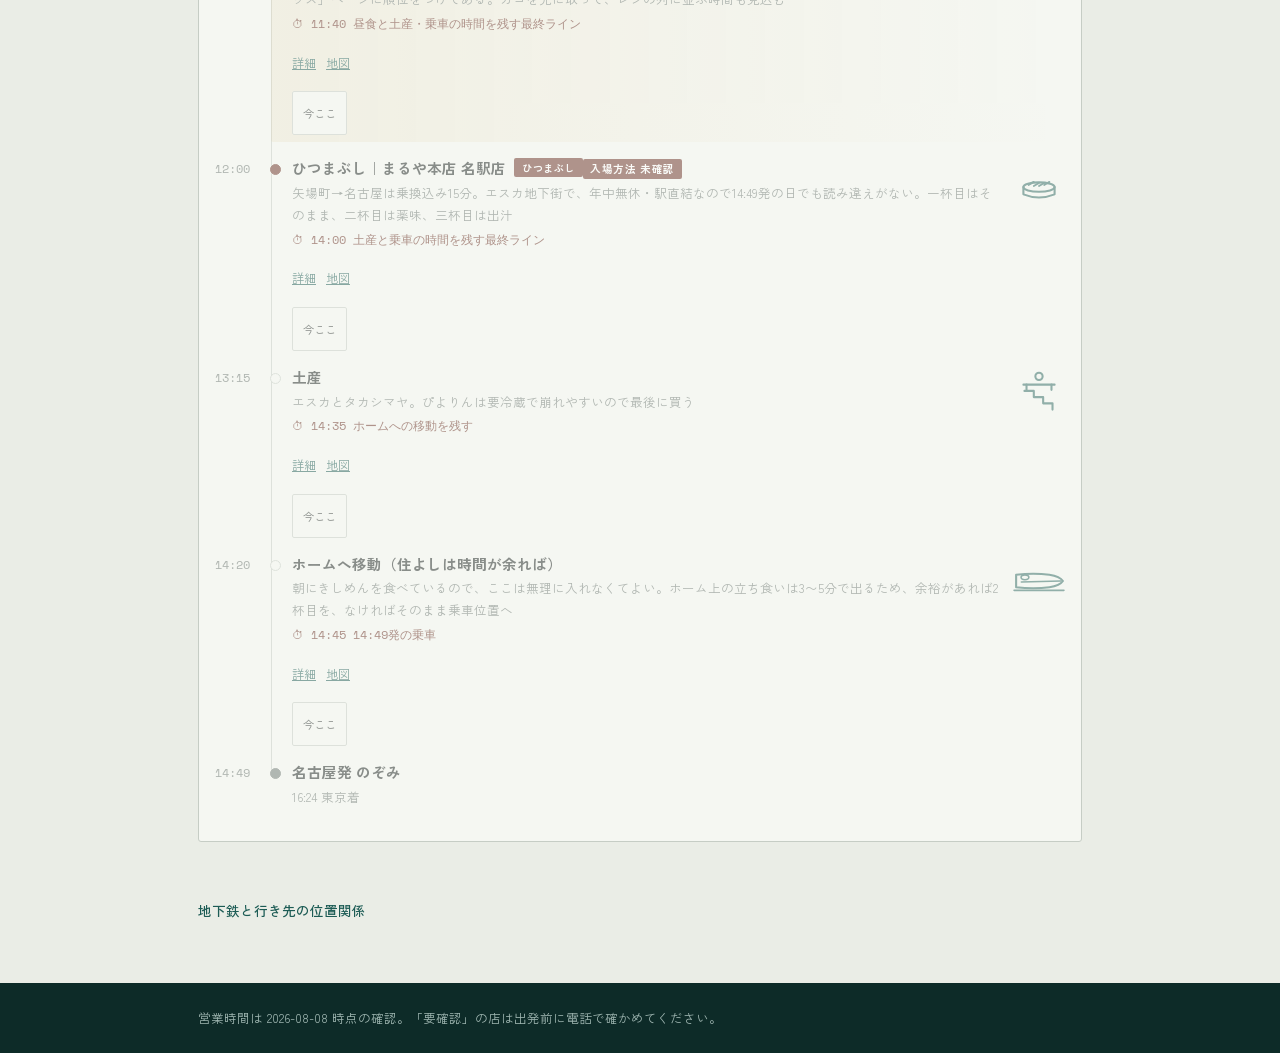
==== commit 9db1675b: "入場方法の事前確認を仕組みにする 整理券の見落としは1件の情報漏れで終わらなかった。8/11に入れず、8/12の午前へ 回し、その結果ポケモンセンターへ2回行くことになり、徳川美術館は訪問できない ま" ====
--- a/index.html
+++ b/index.html
@@ -37,6 +37,7 @@
 <script src="assets/itinerary.js"></script>
 <script src="assets/recovery.js"></script>
 <script src="assets/situation.js"></script>
+<script src="assets/entrycheck.js"></script>
 <script src="assets/weather.js"></script>
 <script src="assets/swipe.js"></script>
 <script src="assets/fx.js"></script>
--- a/assets/style.css
+++ b/assets/style.css
@@ -117,6 +117,20 @@
 .theme-toggle{background:none;border:1px solid rgba(199,154,60,.45);color:var(--kin-light);
   font-size:11px;padding:7px 9px;border-radius:2px;cursor:pointer;
   font-family:var(--font-mono);white-space:nowrap;min-height:44px}
+/* ページが6つ（＋テーマ切替）になったので、狭い端末では文字と余白を一段落とす。
+   タップ高さの44pxは触らない——横に詰めても、縦の当たり判定は下限のまま保つ。
+   これを入れないと iPhone SE 級（375px以下）でナビが横にはみ出す（実測） */
+@media (max-width:400px){
+  .nav{gap:1px;padding:0 10px}
+  .nav a{font-size:11px;padding:13px 0}
+  .theme-toggle{font-size:10px;padding:7px 6px}
+}
+@media (max-width:340px){
+  .nav a{font-size:10px}
+  /* ここまで狭いとテーマ名まで入らない。記号だけ残して幅を空ける */
+  .theme-toggle{font-size:0;padding:7px 8px}
+  .theme-toggle::before{content:'◐';font-size:13px}
+}
 
 /* ページヘッダー（Task 28）。--head-bg → --rokusho-deep のグラデーション。
    --rokusho-deep はテーマで再定義されない定数（常に #0D2B28 の暗緑）なので、
@@ -503,6 +517,12 @@
   background:var(--bg);color:var(--fg);border:1px solid var(--rule);border-radius:2px;
   font-family:inherit}
 .rec-photo{width:100%;max-width:280px;border-radius:3px;margin-top:2px;display:block}
+/* 写真がまだ無い名物では record.js が <img> に hidden を付けて隠す。ところが
+   ブラウザ標準の [hidden]{display:none} は上の .rec-photo{display:block} に
+   詳細度で負けるため、hidden を付けても消えず、src の無い <img> が
+   「画像を読めません」のアイコンと代替テキストとして全カードに出ていた
+   （実機で確認）。hidden 側を明示して勝たせる。 */
+.rec-photo[hidden]{display:none}
 
 /* 土産の買い物リスト（Task 12）: カード = <details>。spot/food と同じ折りたたみ
    パターンだが、締切バッジ・数量・宛先・買った ボタンはすべて summary に置き、
@@ -525,6 +545,14 @@
 .om-who{flex:1 1 110px;min-width:90px;font-size:13px;padding:8px 10px;min-height:44px;
   background:var(--bg);color:var(--fg);border:1px solid var(--rule);border-radius:2px;font-family:inherit}
 .om-row .btn{font-size:11.5px;padding:6px 11px}
+/* 順位。畳んだままでも見える summary 側に置く（駅で残り15分のとき、
+   開かずに上から順に買えるのがこのリストの主用途）。グッズページの
+   .goods-rank と同じ金色だが、こちらは行に収めるので一回り小さい */
+.om-rank{flex:none;font-size:16px;font-weight:700;color:var(--kin);line-height:1.2;
+  min-width:18px;text-align:right}
+.om .spot-body h4{font-size:12px;color:var(--gray);margin-top:10px;margin-bottom:2px;
+  font-family:var(--font-sans);font-weight:700;letter-spacing:.04em}
+.om .spot-body h4:first-child{margin-top:0}
 
 /* 実用メモページ: 営業判定マーク・電話番号 */
 .mk{text-align:center;font-weight:700;white-space:nowrap}
@@ -571,6 +599,53 @@
 .tips-det summary h2{font-size:16.5px}
 .tips-body-wrap{padding:0 17px 18px;border-top:1px solid var(--rule)}
 .tips-body-wrap>*:first-child{margin-top:15px}
+
+/* 入場方法の事前確認（assets/entrycheck.js）。危険度の高いものほど左の帯を強くして、
+   畳んだ節を開いた瞬間に「未確認が残っている」ことが色で分かるようにする。 */
+.entry-head{margin-bottom:9px}
+.entry-row{margin-bottom:7px;padding:11px 13px;border-left:4px solid var(--rule)}
+.entry-row.sev-1{border-left-color:var(--rokusho-mid)}
+.entry-row.sev-2{border-left-color:var(--kin)}
+.entry-row.sev-3{border-left-color:var(--miso)}
+.entry-line{display:flex;align-items:baseline;gap:8px;flex-wrap:wrap}
+.entry-when{font-size:11px;color:var(--gray);flex:none}
+.entry-name{font-size:13.5px;font-weight:700;text-decoration:none}
+.entry-row .where-note{margin-top:5px}
+/* 「やること」= この表の主役。ここだけ色を付けて、読み飛ばされないようにする */
+.entry-act{font-size:12.5px;color:var(--miso);font-weight:500;margin:6px 0 0;line-height:1.7}
+.entry-checked{font-size:10.5px;color:var(--gray);align-self:center}
+
+/* グッズページ（assets/goodspage.js）。店内で片手で使うので、名所・名物と違って
+   カードは畳まない。順位の数字を左に大きく置いて、上から順に潰していけるようにする。 */
+.goods{margin-bottom:10px}
+.goods.done{opacity:.62;border-left:4px solid var(--rokusho)}
+.goods-head{display:flex;align-items:baseline;gap:10px;flex-wrap:wrap}
+.goods-rank{flex:none;font-size:22px;font-weight:700;color:var(--kin);line-height:1.1;
+  min-width:24px}
+.goods-head h3{flex:1;font-size:15.5px;min-width:130px}
+.goods-head h3 .badge{margin-left:7px}
+.goods-head .btn.eat{margin-left:auto}
+.goods-price{font-size:12px;color:var(--gray);margin:4px 0 0 34px}
+.goods .food-what,.goods .food-why,.goods .where-note,.goods h4{margin-left:34px}
+.goods h4{font-size:12px;color:var(--gray);margin-top:11px;margin-bottom:2px;
+  font-family:var(--font-sans);font-weight:700;letter-spacing:.04em}
+.goods-count{margin-left:auto;font-size:12px;color:var(--accent);font-weight:700}
+/* 段取りの箇条書き: 見出しを行頭に立てて、説明を次の行へ落とす */
+.howto-text{display:block;color:var(--gray);font-size:12.5px;margin-top:1px}
+
+/* 変更履歴（assets/changelog.js）。「いつ・現地かどうか」を先に見せる */
+.chg{margin-bottom:10px}
+.chg-head{display:flex;align-items:center;gap:8px;margin-bottom:5px}
+.chg-at{font-size:11.5px;color:var(--gray)}
+.chg h3{font-size:14.5px;line-height:1.55}
+.chg .where-note{margin-top:7px;padding-top:7px;border-top:1px dotted var(--rule)}
+/* 「次はこうする」= 変更履歴のいちばんの値打ち。名所の「ここだけは見る」
+   （.spot-highlight）と同じ金枠で、他の本文より視覚的な重みを持たせる */
+.chg-lesson{border:1px solid var(--kin);border-radius:3px;margin-top:9px;padding:9px 11px;
+  background:linear-gradient(160deg,rgba(199,154,60,.16),rgba(199,154,60,0))}
+.chg-lesson-label{display:block;font-size:10.5px;letter-spacing:.14em;color:var(--kin);
+  font-weight:700;margin-bottom:3px}
+.chg-lesson-text{margin:0;font-size:12.5px;line-height:1.8}
 
 /* 名古屋の天気（行程ページの先頭、assets/weather.js）。
    行程より先に目に入る位置なので、面積を取らせない: 現在の1行 + 旅の2日を
